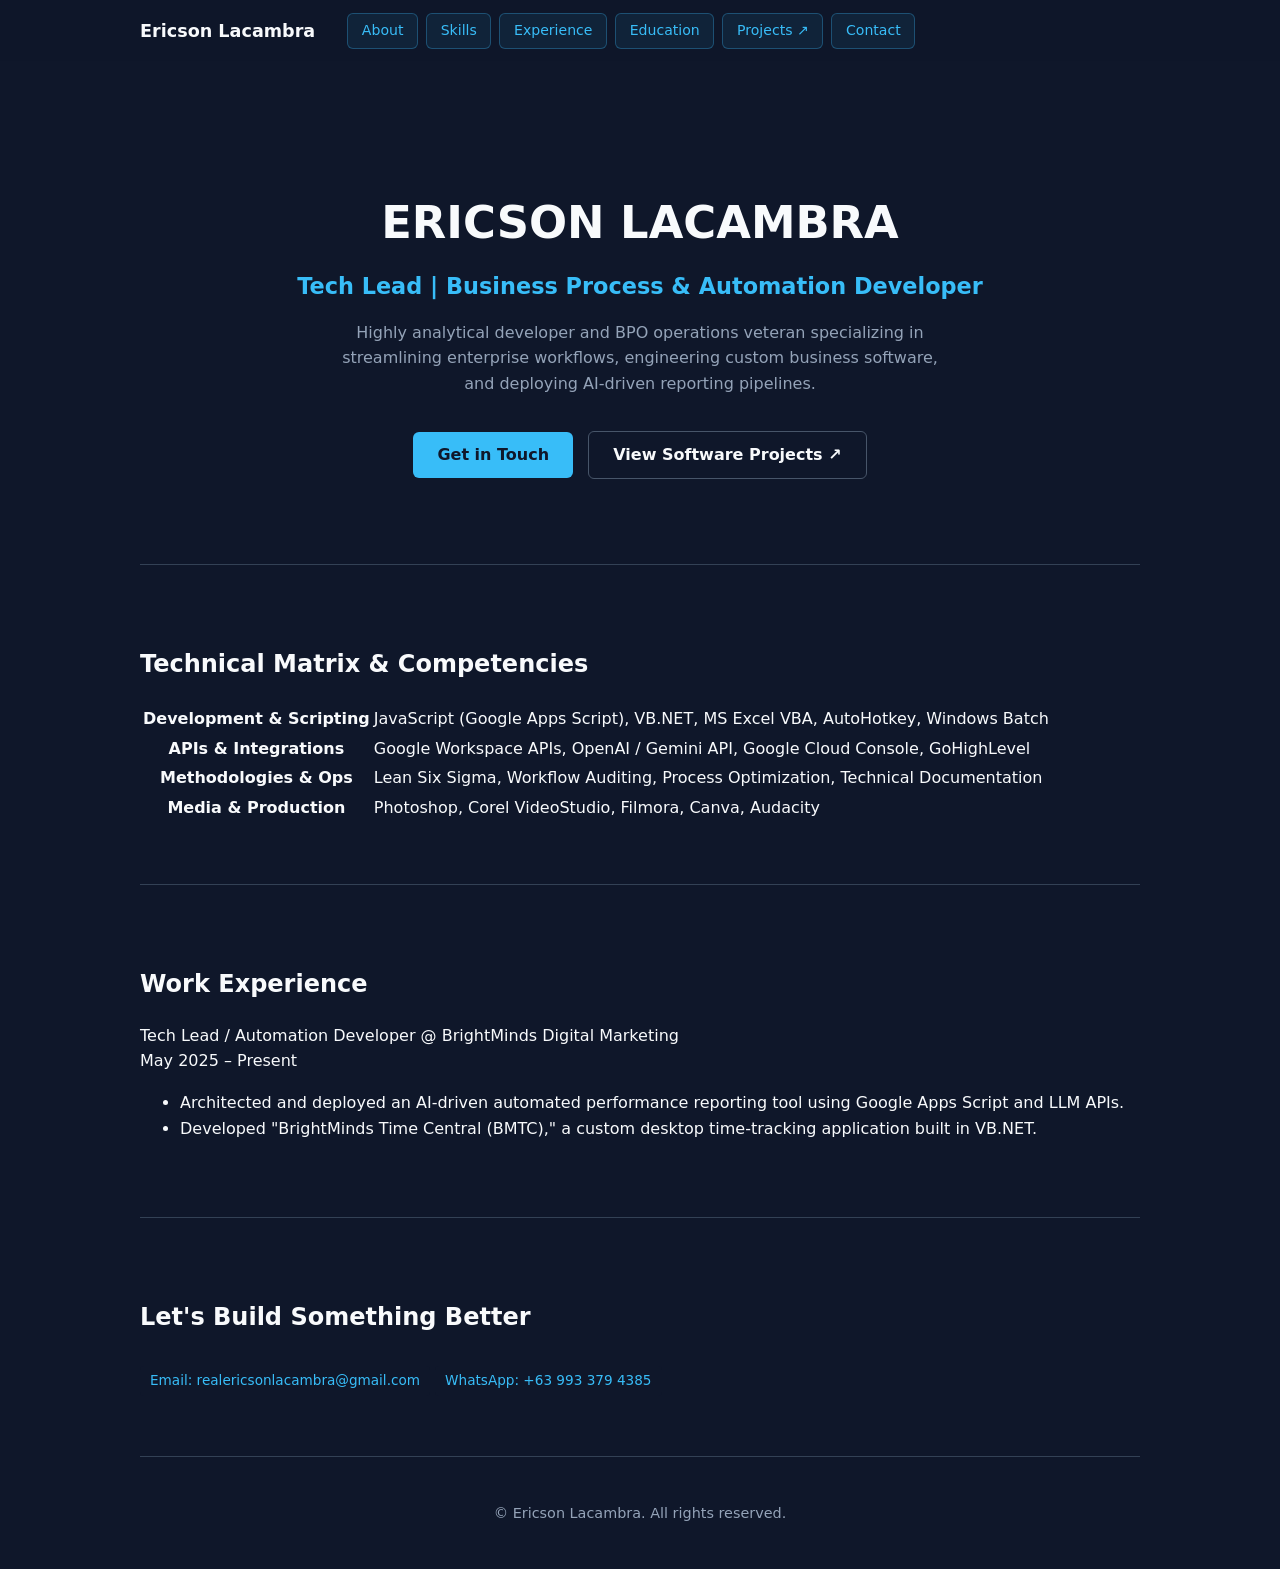
==== index.html @ fc0616e5 "Update index.html updated html structure, to support scrolling nav sector" ====
<!DOCTYPE html>
<html lang="en">
<head>
    <meta charset="UTF-8">
    <meta name="viewport" content="width=device-width, initial-scale=1.0">
    <title>Ericson Lacambra</title>
    <!-- Links to your separate style.css file -->
    <link rel="stylesheet" href="style.css">
</head>
<body>

    <!-- Fixed Header that follows scroll -->
    <header>
        <nav>
            <div class="logo">Ericson Lacambra</div>
            <ul class="nav-links">
                <li><a href="#about">About</a></li>
                <li><a href="#skills">Skills</a></li>
                <li><a href="#experience">Experience</a></li>
                <li><a href="#education">Education</a></li>
                <li><a href="projects.html">Projects ↗</a></li>
                <li><a href="#contact">Contact</a></li>
            </ul>
        </nav>
    </header>

    <div class="container">
        
        <!-- Hero Section -->
        <section class="hero" id="about">
            <h1>ERICSON LACAMBRA</h1>
            <div class="subtitle">Tech Lead | Business Process & Automation Developer</div>
            <p class="tagline">
                Highly analytical developer and BPO operations veteran specializing in streamlining enterprise workflows, engineering custom business software, and deploying AI-driven reporting pipelines.
            </p>
            <a href="#contact" class="btn primary">Get in Touch</a>
            <a href="projects.html" class="btn secondary">View Software Projects ↗</a>
        </section>

        <!-- Technical Matrix -->
        <section class="section" id="skills">
            <h2 class="section-title">Technical Matrix & Competencies</h2>
            <table class="skills-table">
                <tbody>
                    <tr>
                        <th>Development & Scripting</th>
                        <td>JavaScript (Google Apps Script), VB.NET, MS Excel VBA, AutoHotkey, Windows Batch</td>
                    </tr>
                    <tr>
                        <th>APIs & Integrations</th>
                        <td>Google Workspace APIs, OpenAI / Gemini API, Google Cloud Console, GoHighLevel</td>
                    </tr>
                    <tr>
                        <th>Methodologies & Ops</th>
                        <td>Lean Six Sigma, Workflow Auditing, Process Optimization, Technical Documentation</td>
                    </tr>
                    <tr>
                        <th>Media & Production</th>
                        <td>Photoshop, Corel VideoStudio, Filmora, Canva, Audacity</td>
                    </tr>
                </tbody>
            </table>
        </section>

        <!-- Experience Section -->
        <section class="section" id="experience">
            <h2 class="section-title">Work Experience</h2>
            <div class="timeline">
                <div class="job-card">
                    <div class="job-header">
                        <div class="job-title">Tech Lead / Automation Developer <span class="company">@ BrightMinds Digital Marketing</span></div>
                        <div class="dates">May 2025 – Present</div>
                    </div>
                    <ul class="job-details">
                        <li>Architected and deployed an AI-driven automated performance reporting tool using Google Apps Script and LLM APIs.</li>
                        <li>Developed "BrightMinds Time Central (BMTC)," a custom desktop time-tracking application built in VB.NET.</li>
                    </ul>
                </div>
            </div>
        </section>

        <!-- Contact Section -->
        <section class="section" id="contact">
            <div class="contact-card">
                <h2>Let's Build Something Better</h2>
                <div class="contact-details">
                    <span class="tech-tag">Email: realericsonlacambra@gmail.com</span>
                    <span class="tech-tag">WhatsApp: +63 993 379 4385</span>
                </div>
            </div>
        </section>

    </div>

    <footer>
        <p>&copy; Ericson Lacambra. All rights reserved.</p>
    </footer>

</body>
</html>
---- style.css ----
:root {
    --bg-color: #0f172a;
    --card-bg: #1e293b;
    --text-primary: #f8fafc;
    --text-secondary: #94a3b8;
    --accent: #38bdf8;
    --accent-hover: #0284c7;
}

/* Header & Fixed Sticky Navigation */
header {
    background-color: rgba(15, 23, 42, 0.95); /* Semi-transparent background matching --bg-color */
    backdrop-filter: blur(8px);
    border-bottom: 1px solid var(--border-color);
    position: fixed; /* Fixes to top of screen */
    top: 0;
    left: 0;
    width: 100%;
    z-index: 1000;
}

nav {
    max-width: 1000px;
    margin: 0 auto;
    display: flex;
    justify-content: flex-start; /* Aligns content to the top-left */
    align-items: center;
    gap: 2rem;
    padding: 0.8rem 20px;
}

.logo {
    font-size: 1.1rem;
    font-weight: bold;
    color: var(--text-primary);
    white-space: nowrap;
}

.nav-links {
    list-style: none;
    display: flex;
    flex-wrap: wrap;
    gap: 0.5rem; /* Space between pill buttons */
    margin: 0;
    padding: 0;
}

.nav-links li {
    list-style-type: none; /* Explicitly removes default bullet points */
}

/* Make ALL navbar links look like uniform pill buttons */
.nav-links a {
    display: inline-block;
    color: var(--accent) !important; /* High contrast cyan/blue */
    background-color: rgba(56, 189, 248, 0.08);
    border: 1px solid rgba(56, 189, 248, 0.3);
    padding: 0.35rem 0.85rem;
    border-radius: 6px;
    font-size: 0.88rem;
    font-weight: 500;
    text-decoration: none !important;
    transition: all 0.2s ease-in-out;
}

.nav-links a:hover {
    background-color: rgba(56, 189, 248, 0.2);
    border-color: var(--accent);
    color: #ffffff !important;
}

/* Offset body padding so fixed header doesn't cover top content */
body {
    padding-top: 70px;
}

body {
    margin: 0;
    font-family: system-ui, -apple-system, BlinkMacSystemFont, 'Segoe UI', Roboto, sans-serif;
    background-color: var(--bg-color);
    color: var(--text-primary);
    line-height: 1.6;
}

.container {
    max-width: 1000px;
    margin: 0 auto;
    padding: 0 20px;
}

.hero {
    padding: 80px 0;
    text-align: center;
    border-bottom: 1px solid #334155;
}

.hero h1 {
    font-size: 2.8rem;
    margin-bottom: 10px;
}

.subtitle {
    font-size: 1.4rem;
    color: var(--accent);
    font-weight: 600;
}

.tagline {
    color: var(--text-secondary);
    max-width: 600px;
    margin: 15px auto 30px;
}

.btn {
    display: inline-block;
    padding: 10px 24px;
    border-radius: 6px;
    text-decoration: none;
    font-weight: 600;
    margin: 5px;
}

.btn.primary {
    background-color: var(--accent);
    color: #0f172a;
}

.btn.secondary {
    border: 1px solid #475569;
    color: var(--text-primary);
}

.section {
    padding: 60px 0;
    border-bottom: 1px solid #334155;
}

.skills-grid, .projects-grid {
    display: grid;
    grid-template-columns: repeat(auto-fit, minmax(280px, 1fr));
    gap: 20px;
    margin-top: 25px;
}

.skill-card, .project-card {
    background-color: var(--card-bg);
    padding: 24px;
    border-radius: 8px;
    border: 1px solid #334155;
}

.tech-tag {
    display: inline-block;
    background-color: #0f172a;
    color: var(--accent);
    font-size: 0.85rem;
    padding: 4px 10px;
    border-radius: 4px;
    margin-top: 10px;
}

footer {
    text-align: center;
    padding: 30px 0;
    color: var(--text-secondary);
    font-size: 0.9rem;
}
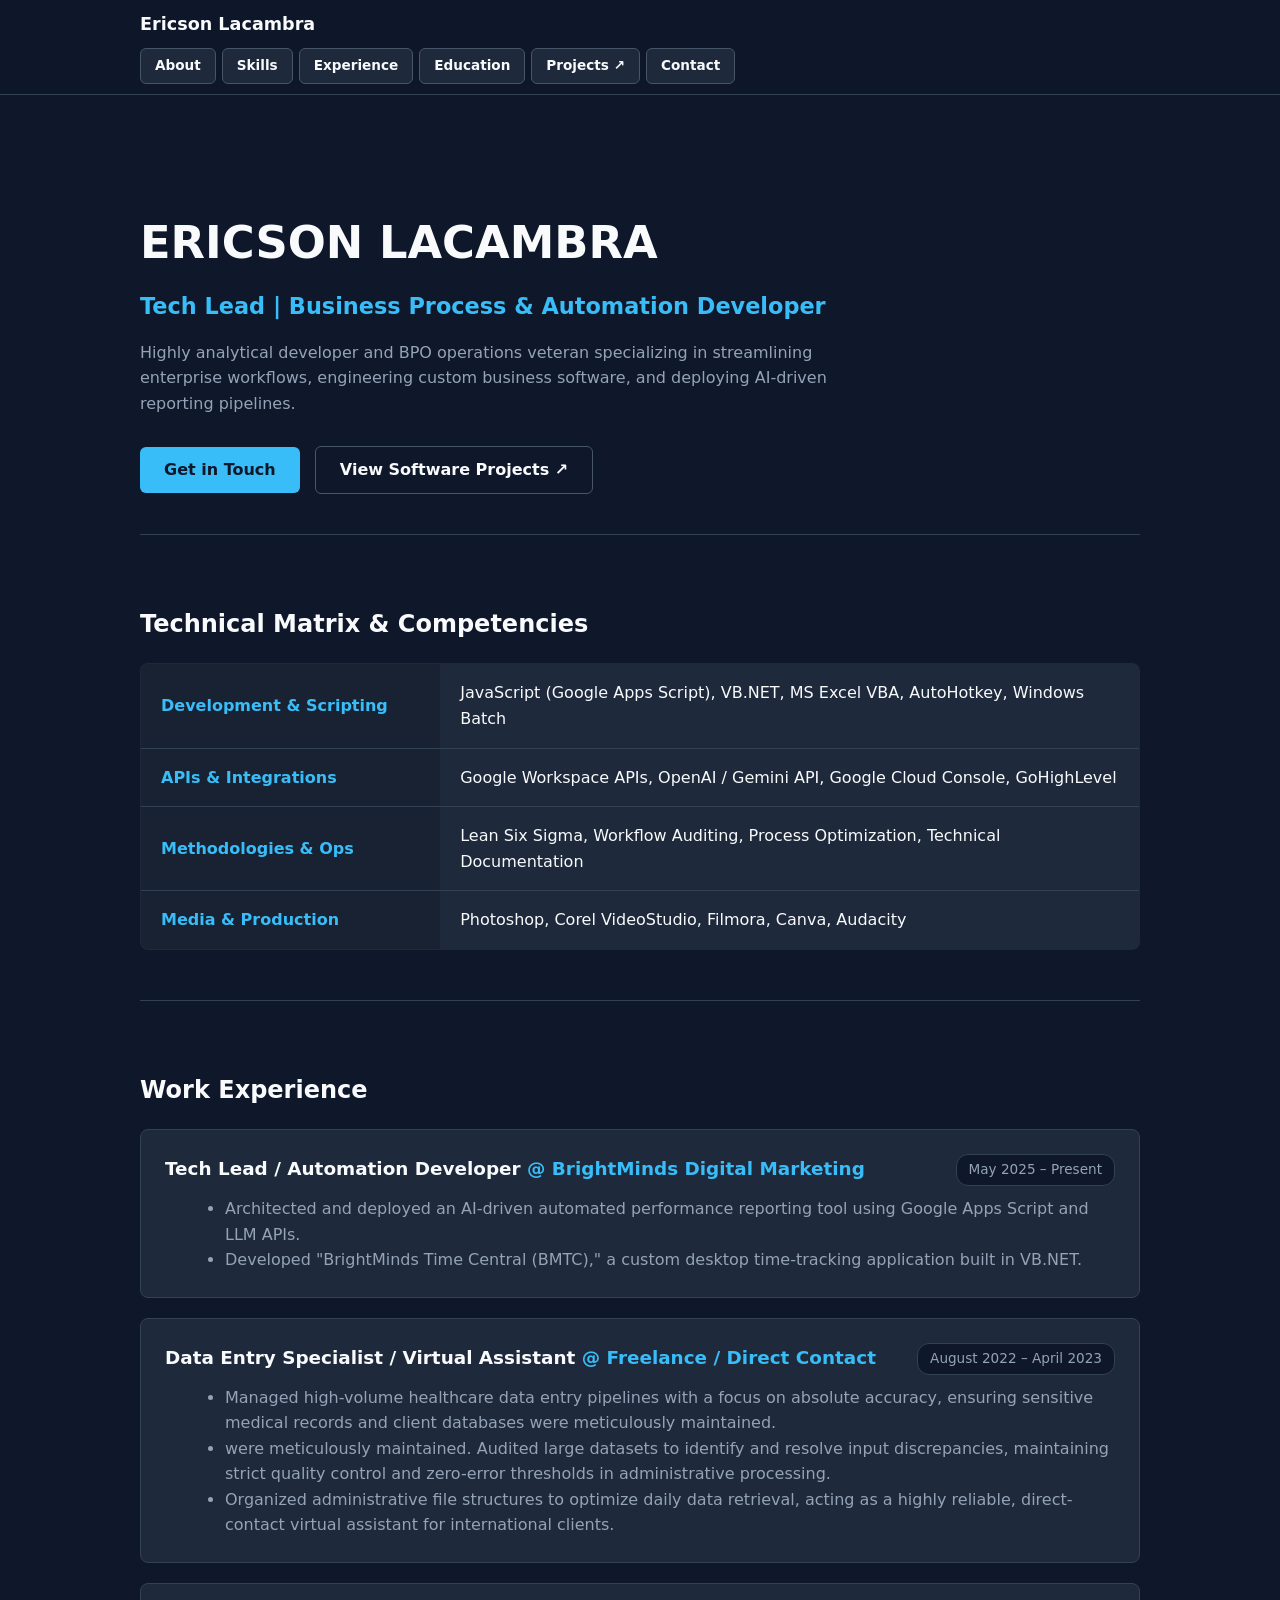
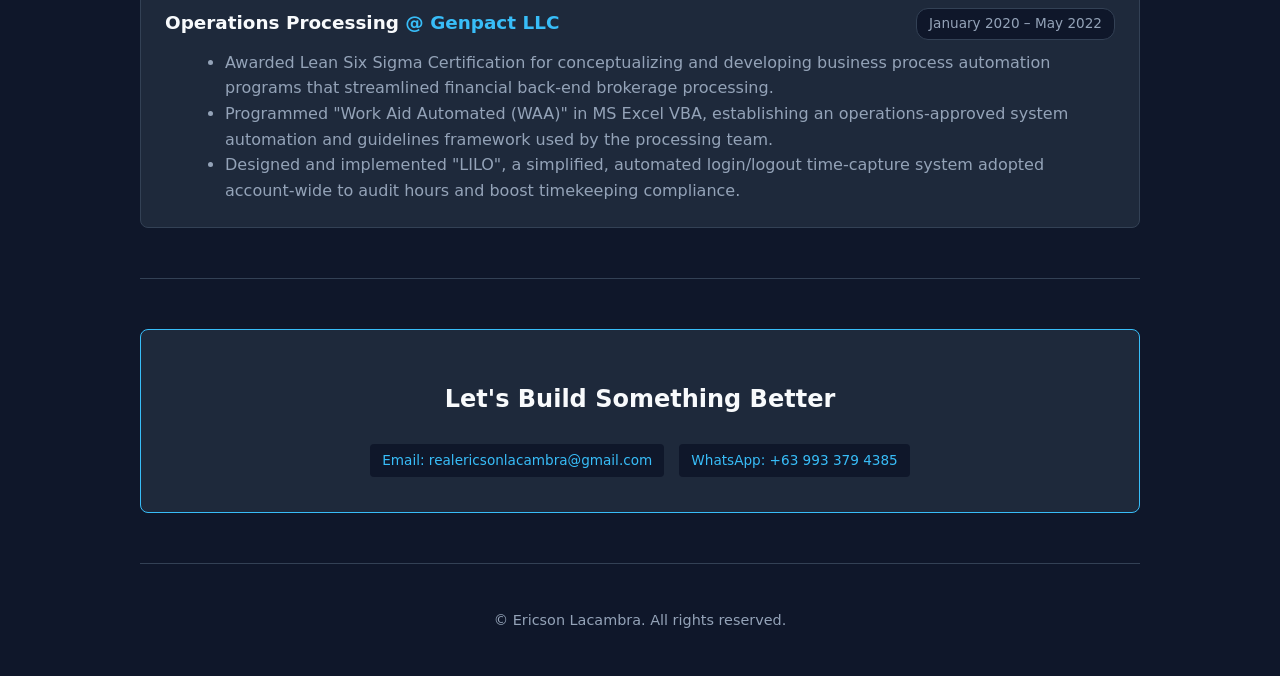
==== commit b4e85479: "Update index.html added experiences" ====
--- a/index.html
+++ b/index.html
@@ -66,6 +66,7 @@
         <section class="section" id="experience">
             <h2 class="section-title">Work Experience</h2>
             <div class="timeline">
+                
                 <div class="job-card">
                     <div class="job-header">
                         <div class="job-title">Tech Lead / Automation Developer <span class="company">@ BrightMinds Digital Marketing</span></div>
@@ -76,6 +77,31 @@
                         <li>Developed "BrightMinds Time Central (BMTC)," a custom desktop time-tracking application built in VB.NET.</li>
                     </ul>
                 </div>
+
+                <div class="job-card">
+                    <div class="job-header">
+                        <div class="job-title">Data Entry Specialist / Virtual Assistant <span class="company">@ Freelance / Direct Contact</span></div>
+                        <div class="dates">August 2022 – April 2023</div>
+                    </div>
+                    <ul class="job-details">
+                        <li>Managed high-volume healthcare data entry pipelines with a focus on absolute accuracy, ensuring sensitive medical records and client databases were meticulously maintained. </li>
+                        <li>were meticulously maintained. Audited large datasets to identify and resolve input discrepancies, maintaining strict quality control and zero-error thresholds in administrative processing. </li>
+                        <li>Organized administrative file structures to optimize daily data retrieval, acting as a highly reliable, direct-contact virtual assistant for international clients. </li>
+                    </ul>
+                </div>
+
+                <div class="job-card">
+                    <div class="job-header">
+                        <div class="job-title">Operations Processing <span class="company">@  Genpact LLC</span></div>
+                        <div class="dates">January 2020 – May 2022</div>
+                    </div>
+                    <ul class="job-details">
+                        <li>Awarded Lean Six Sigma Certification for conceptualizing and developing business process automation programs that streamlined financial back-end brokerage processing. </li>
+                        <li>Programmed "Work Aid Automated (WAA)" in MS Excel VBA, establishing an operations-approved system automation and guidelines framework used by the processing team. </li>
+                        <li>Designed and implemented "LILO", a simplified, automated login/logout time-capture system adopted account-wide to audit hours and boost timekeeping compliance. </li>
+                    </ul>
+                </div>
+                
             </div>
         </section>
 
--- a/style.css
+++ b/style.css
@@ -1,3 +1,7 @@
+html {
+    scroll-behavior: smooth;
+}
+
 :root {
     --bg-color: #0f172a;
     --card-bg: #1e293b;
@@ -5,73 +9,7 @@
     --text-secondary: #94a3b8;
     --accent: #38bdf8;
     --accent-hover: #0284c7;
-}
-
-/* Header & Fixed Sticky Navigation */
-header {
-    background-color: rgba(15, 23, 42, 0.95); /* Semi-transparent background matching --bg-color */
-    backdrop-filter: blur(8px);
-    border-bottom: 1px solid var(--border-color);
-    position: fixed; /* Fixes to top of screen */
-    top: 0;
-    left: 0;
-    width: 100%;
-    z-index: 1000;
-}
-
-nav {
-    max-width: 1000px;
-    margin: 0 auto;
-    display: flex;
-    justify-content: flex-start; /* Aligns content to the top-left */
-    align-items: center;
-    gap: 2rem;
-    padding: 0.8rem 20px;
-}
-
-.logo {
-    font-size: 1.1rem;
-    font-weight: bold;
-    color: var(--text-primary);
-    white-space: nowrap;
-}
-
-.nav-links {
-    list-style: none;
-    display: flex;
-    flex-wrap: wrap;
-    gap: 0.5rem; /* Space between pill buttons */
-    margin: 0;
-    padding: 0;
-}
-
-.nav-links li {
-    list-style-type: none; /* Explicitly removes default bullet points */
-}
-
-/* Make ALL navbar links look like uniform pill buttons */
-.nav-links a {
-    display: inline-block;
-    color: var(--accent) !important; /* High contrast cyan/blue */
-    background-color: rgba(56, 189, 248, 0.08);
-    border: 1px solid rgba(56, 189, 248, 0.3);
-    padding: 0.35rem 0.85rem;
-    border-radius: 6px;
-    font-size: 0.88rem;
-    font-weight: 500;
-    text-decoration: none !important;
-    transition: all 0.2s ease-in-out;
-}
-
-.nav-links a:hover {
-    background-color: rgba(56, 189, 248, 0.2);
-    border-color: var(--accent);
-    color: #ffffff !important;
-}
-
-/* Offset body padding so fixed header doesn't cover top content */
-body {
-    padding-top: 70px;
+    --border-color: #334155;
 }
 
 body {
@@ -80,8 +18,77 @@
     background-color: var(--bg-color);
     color: var(--text-primary);
     line-height: 1.6;
-}
-
+    padding-top: 110px; /* Space to clear fixed top-left header */
+}
+
+/* ==========================================
+   Header & Fixed Sticky Navigation
+   ========================================== */
+header {
+    background-color: rgba(15, 23, 42, 0.95);
+    backdrop-filter: blur(8px);
+    border-bottom: 1px solid var(--border-color);
+    position: fixed; /* Follows scrolling permanently */
+    top: 0;
+    left: 0;
+    width: 100%;
+    z-index: 1000;
+    padding: 10px 0;
+}
+
+nav {
+    max-width: 1000px;
+    margin: 0 auto;
+    display: flex;
+    flex-direction: column; /* Stack logo above links on top left */
+    align-items: flex-start; /* Flush to the left */
+    gap: 10px;
+    padding: 0 20px;
+}
+
+.logo {
+    font-size: 1.1rem;
+    font-weight: bold;
+    color: var(--text-primary);
+    white-space: nowrap;
+}
+
+.nav-links {
+    list-style: none !important;
+    display: flex;
+    flex-wrap: wrap;
+    gap: 6px;
+    margin: 0 !important;
+    padding: 0 !important;
+}
+
+.nav-links li {
+    list-style: none !important;
+}
+
+/* Uniform Button Link Styling */
+.nav-links a {
+    display: inline-block;
+    color: var(--text-primary) !important;
+    background-color: var(--card-bg);
+    border: 1px solid #475569;
+    padding: 6px 14px;
+    border-radius: 6px;
+    font-size: 0.85rem;
+    font-weight: 600;
+    text-decoration: none !important;
+    transition: all 0.2s ease-in-out;
+}
+
+.nav-links a:hover {
+    background-color: #334155;
+    border-color: var(--accent);
+    color: var(--accent) !important;
+}
+
+/* ==========================================
+   Layout & Sections
+   ========================================== */
 .container {
     max-width: 1000px;
     margin: 0 auto;
@@ -89,9 +96,9 @@
 }
 
 .hero {
-    padding: 80px 0;
-    text-align: center;
-    border-bottom: 1px solid #334155;
+    padding: 60px 0 40px;
+    text-align: left;
+    border-bottom: 1px solid var(--border-color);
 }
 
 .hero h1 {
@@ -107,8 +114,8 @@
 
 .tagline {
     color: var(--text-secondary);
-    max-width: 600px;
-    margin: 15px auto 30px;
+    max-width: 700px;
+    margin: 15px 0 30px;
 }
 
 .btn {
@@ -117,7 +124,7 @@
     border-radius: 6px;
     text-decoration: none;
     font-weight: 600;
-    margin: 5px;
+    margin-right: 10px;
 }
 
 .btn.primary {
@@ -131,22 +138,84 @@
 }
 
 .section {
-    padding: 60px 0;
-    border-bottom: 1px solid #334155;
-}
-
-.skills-grid, .projects-grid {
-    display: grid;
-    grid-template-columns: repeat(auto-fit, minmax(280px, 1fr));
+    padding: 50px 0;
+    border-bottom: 1px solid var(--border-color);
+}
+
+.section-title {
+    font-size: 1.5rem;
+    margin-bottom: 20px;
+}
+
+/* Table Style (Left Aligned Headers) */
+.skills-table {
+    width: 100%;
+    border-collapse: collapse;
+    background-color: var(--card-bg);
+    border-radius: 8px;
+    overflow: hidden;
+    border: 1px solid var(--border-color);
+}
+
+.skills-table th, .skills-table td {
+    padding: 16px 20px;
+    text-align: left;
+    border-bottom: 1px solid var(--border-color);
+}
+
+.skills-table th {
+    color: var(--accent);
+    width: 30%;
+    font-weight: 600;
+    background-color: rgba(15, 23, 42, 0.4);
+}
+
+.skills-table tr:last-child th, .skills-table tr:last-child td {
+    border-bottom: none;
+}
+
+/* Job Cards & Tags */
+.timeline {
+    display: flex;
+    flex-direction: column;
     gap: 20px;
-    margin-top: 25px;
-}
-
-.skill-card, .project-card {
+}
+
+.job-card {
     background-color: var(--card-bg);
     padding: 24px;
     border-radius: 8px;
-    border: 1px solid #334155;
+    border: 1px solid var(--border-color);
+}
+
+.job-header {
+    display: flex;
+    justify-content: space-between;
+    align-items: flex-start;
+    margin-bottom: 10px;
+}
+
+.job-title {
+    font-size: 1.15rem;
+    font-weight: bold;
+}
+
+.company {
+    color: var(--accent);
+}
+
+.dates {
+    font-size: 0.85rem;
+    color: var(--text-secondary);
+    background-color: var(--bg-color);
+    padding: 4px 12px;
+    border-radius: 12px;
+    border: 1px solid var(--border-color);
+}
+
+.job-details {
+    margin: 10px 0 0 20px;
+    color: var(--text-secondary);
 }
 
 .tech-tag {
@@ -154,9 +223,17 @@
     background-color: #0f172a;
     color: var(--accent);
     font-size: 0.85rem;
-    padding: 4px 10px;
+    padding: 6px 12px;
     border-radius: 4px;
-    margin-top: 10px;
+    margin: 5px;
+}
+
+.contact-card {
+    background-color: var(--card-bg);
+    border: 1px solid var(--accent);
+    padding: 30px;
+    border-radius: 8px;
+    text-align: center;
 }
 
 footer {
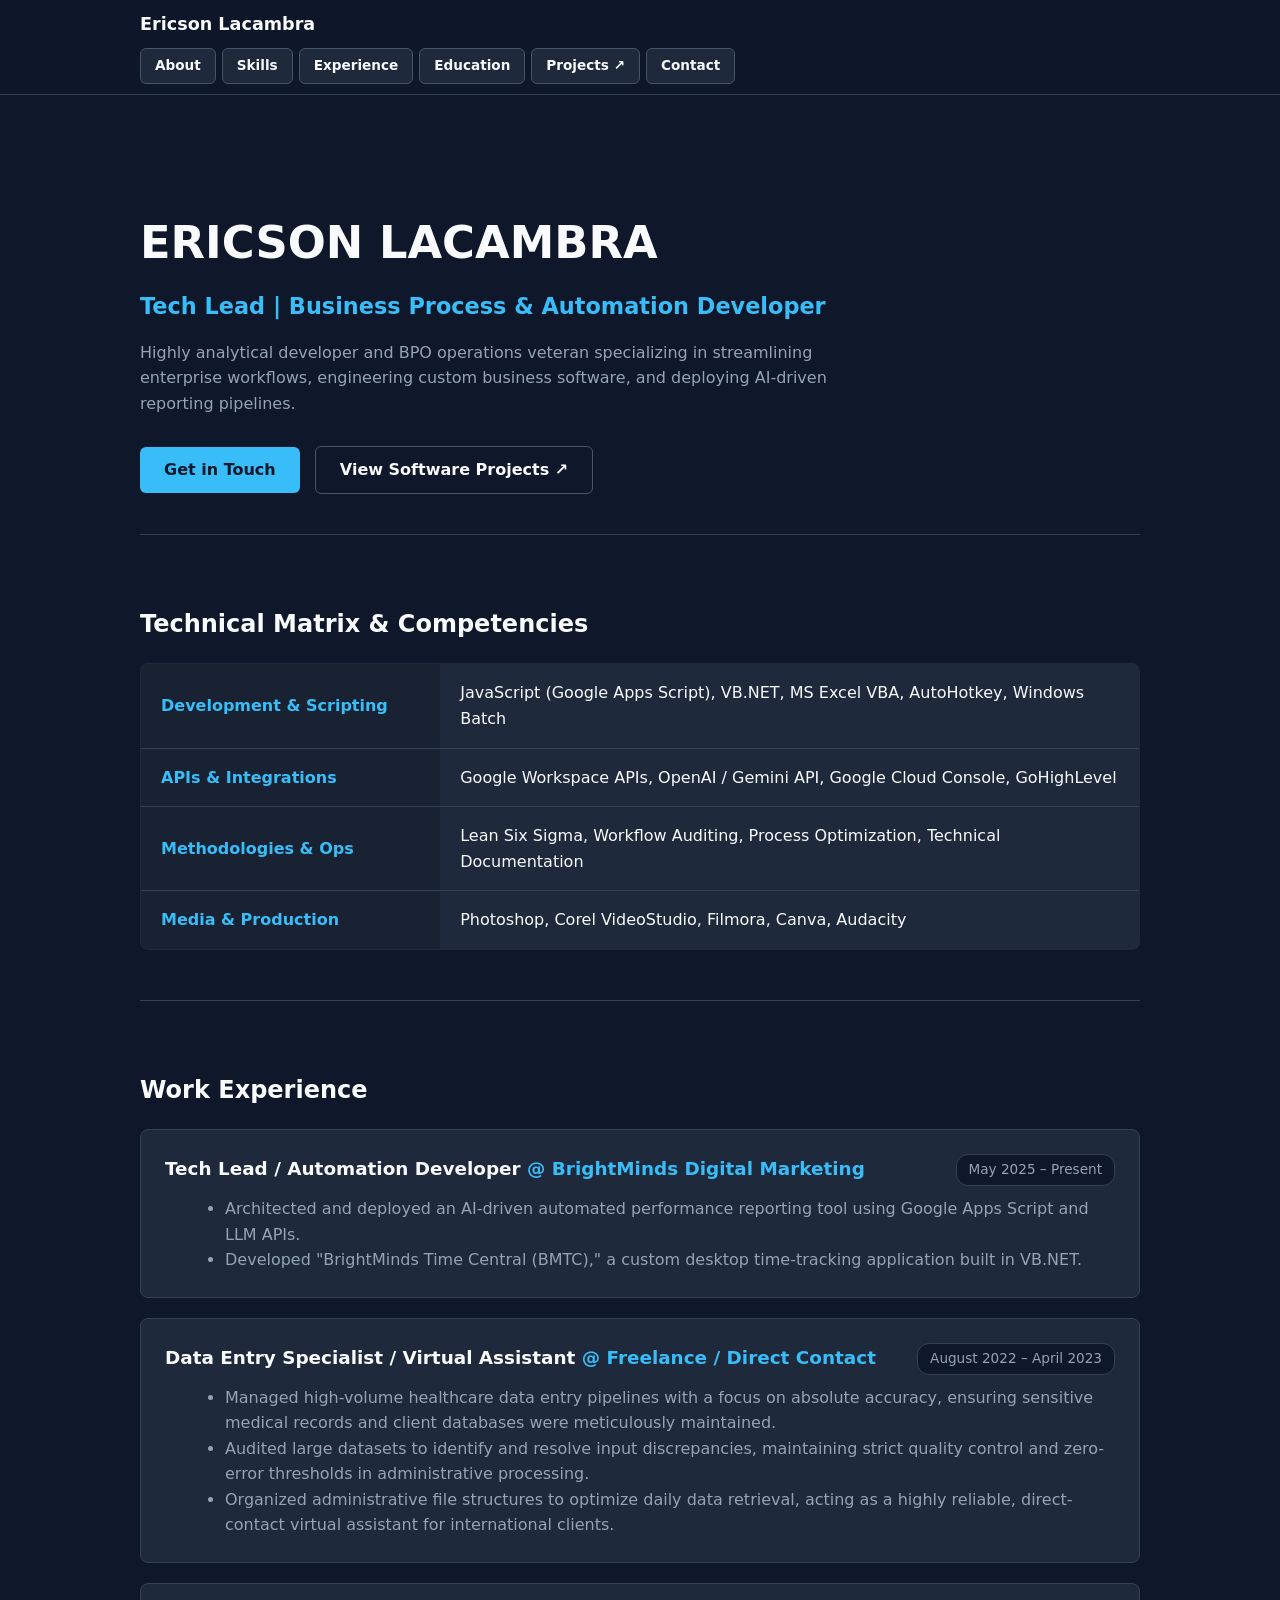
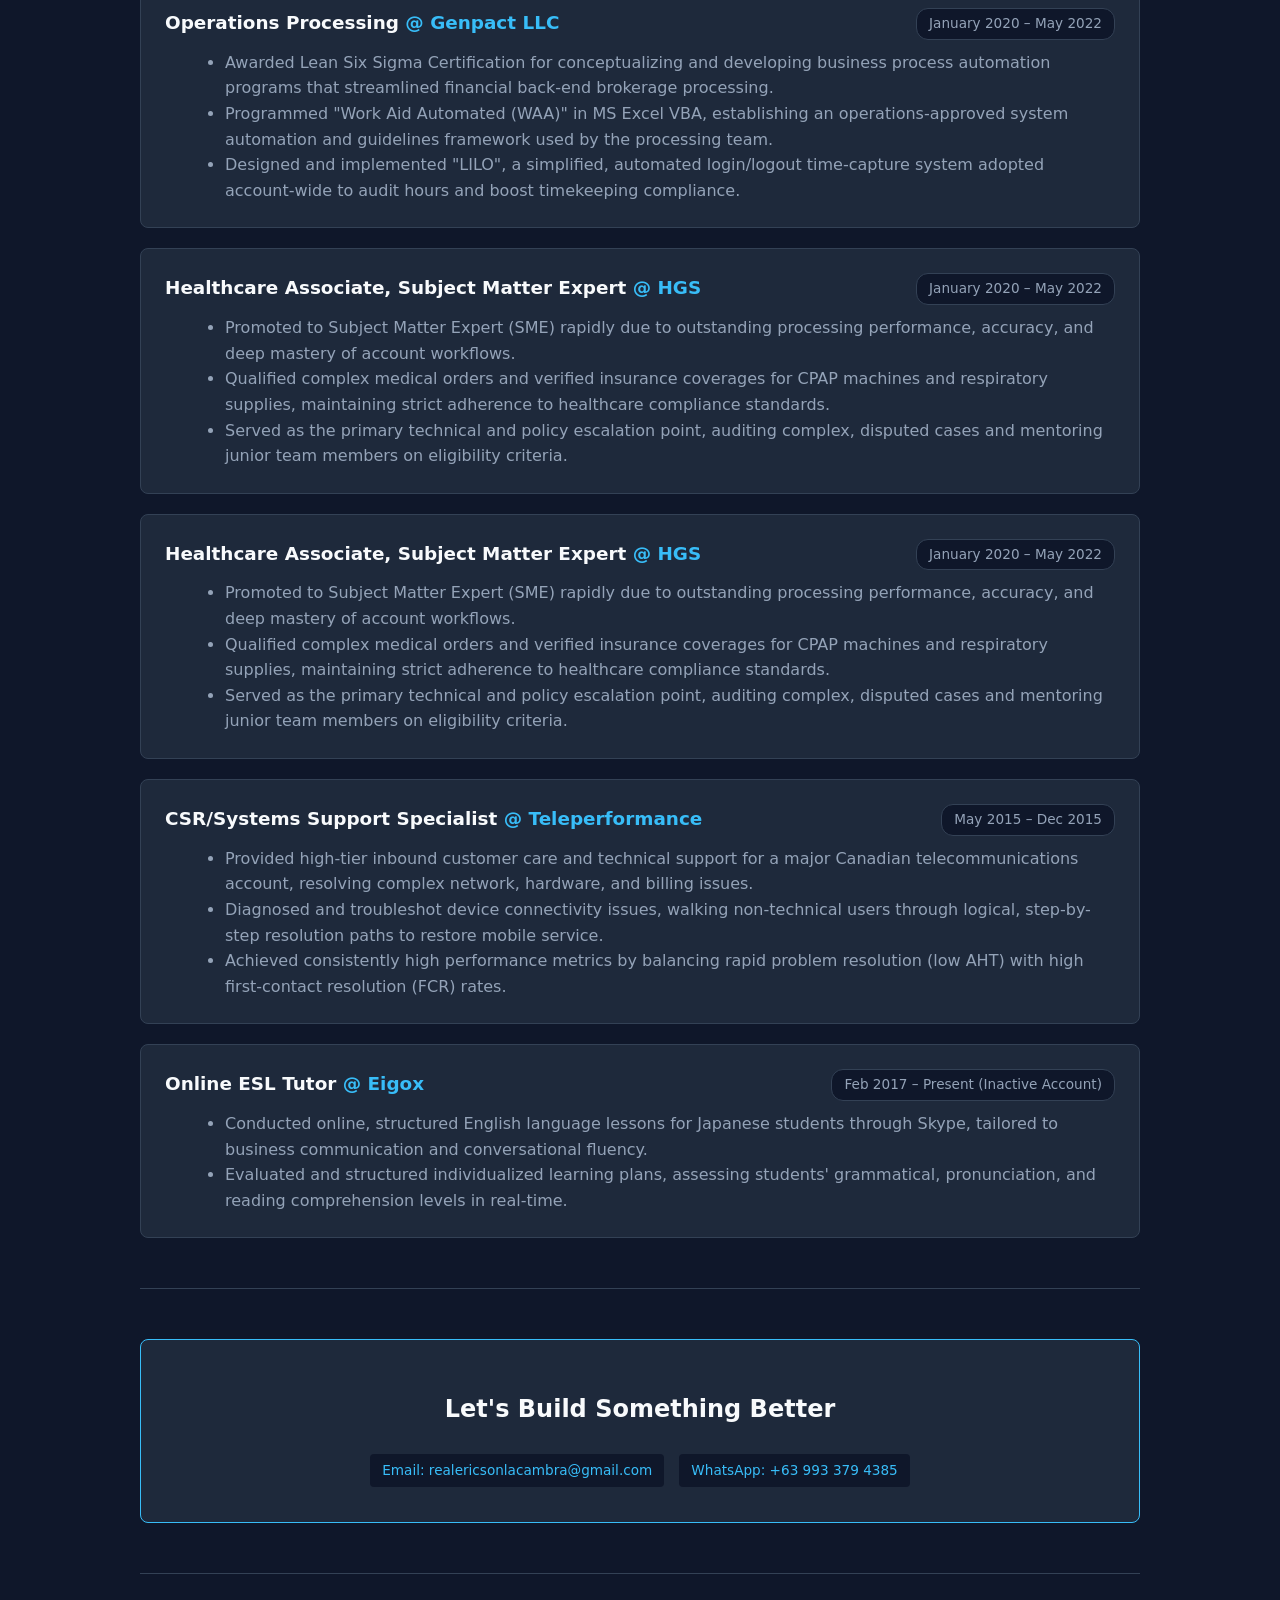
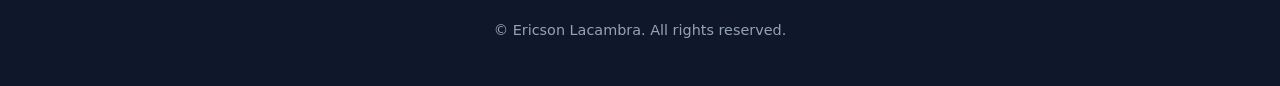
==== commit 522faaf8: "Update index.html updated work history" ====
--- a/index.html
+++ b/index.html
@@ -85,7 +85,7 @@
                     </div>
                     <ul class="job-details">
                         <li>Managed high-volume healthcare data entry pipelines with a focus on absolute accuracy, ensuring sensitive medical records and client databases were meticulously maintained. </li>
-                        <li>were meticulously maintained. Audited large datasets to identify and resolve input discrepancies, maintaining strict quality control and zero-error thresholds in administrative processing. </li>
+                        <li>Audited large datasets to identify and resolve input discrepancies, maintaining strict quality control and zero-error thresholds in administrative processing. </li>
                         <li>Organized administrative file structures to optimize daily data retrieval, acting as a highly reliable, direct-contact virtual assistant for international clients. </li>
                     </ul>
                 </div>
@@ -99,6 +99,53 @@
                         <li>Awarded Lean Six Sigma Certification for conceptualizing and developing business process automation programs that streamlined financial back-end brokerage processing. </li>
                         <li>Programmed "Work Aid Automated (WAA)" in MS Excel VBA, establishing an operations-approved system automation and guidelines framework used by the processing team. </li>
                         <li>Designed and implemented "LILO", a simplified, automated login/logout time-capture system adopted account-wide to audit hours and boost timekeeping compliance. </li>
+                    </ul>
+                </div>
+
+                <div class="job-card">
+                    <div class="job-header">
+                        <div class="job-title">Healthcare Associate, Subject Matter Expert <span class="company">@  HGS</span></div>
+                        <div class="dates">January 2020 – May 2022</div>
+                    </div>
+                    <ul class="job-details">
+                        <li>Promoted to Subject Matter Expert (SME) rapidly due to outstanding processing performance, accuracy, and deep mastery of account workflows. </li>
+                        <li>Qualified complex medical orders and verified insurance coverages for CPAP machines and respiratory supplies, maintaining strict adherence to healthcare compliance standards. </li>
+                        <li>Served as the primary technical and policy escalation point, auditing complex, disputed cases and mentoring junior team members on eligibility criteria. </li>
+                    </ul>
+                </div>
+
+                <div class="job-card">
+                    <div class="job-header">
+                        <div class="job-title">Healthcare Associate, Subject Matter Expert <span class="company">@  HGS</span></div>
+                        <div class="dates">January 2020 – May 2022</div>
+                    </div>
+                    <ul class="job-details">
+                        <li>Promoted to Subject Matter Expert (SME) rapidly due to outstanding processing performance, accuracy, and deep mastery of account workflows. </li>
+                        <li>Qualified complex medical orders and verified insurance coverages for CPAP machines and respiratory supplies, maintaining strict adherence to healthcare compliance standards. </li>
+                        <li>Served as the primary technical and policy escalation point, auditing complex, disputed cases and mentoring junior team members on eligibility criteria. </li>
+                    </ul>
+                </div>
+
+                <div class="job-card">
+                    <div class="job-header">
+                        <div class="job-title">CSR/Systems Support Specialist <span class="company">@ Teleperformance</span></div>
+                        <div class="dates">May 2015 – Dec 2015</div>
+                    </div>
+                    <ul class="job-details">
+                        <li>Provided high-tier inbound customer care and technical support for a major Canadian telecommunications account, resolving complex network, hardware, and billing issues.</li>
+                        <li>Diagnosed and troubleshot device connectivity issues, walking non-technical users through logical, step-by-step resolution paths to restore mobile service.</li>
+                        <li>Achieved consistently high performance metrics by balancing rapid problem resolution (low AHT) with high first-contact resolution (FCR) rates.   </li>
+                    </ul>
+                </div>
+
+                <div class="job-card">
+                    <div class="job-header">
+                        <div class="job-title">Online ESL Tutor <span class="company">@ Eigox</span></div>
+                        <div class="dates">Feb 2017 – Present (Inactive Account)</div>
+                    </div>
+                    <ul class="job-details">
+                        <li>Conducted online, structured English language lessons for Japanese students through Skype, tailored to business communication and conversational fluency. </li>
+                        <li>Evaluated and structured individualized learning plans, assessing students' grammatical, pronunciation, and reading comprehension levels in real-time. </li>
                     </ul>
                 </div>
                 
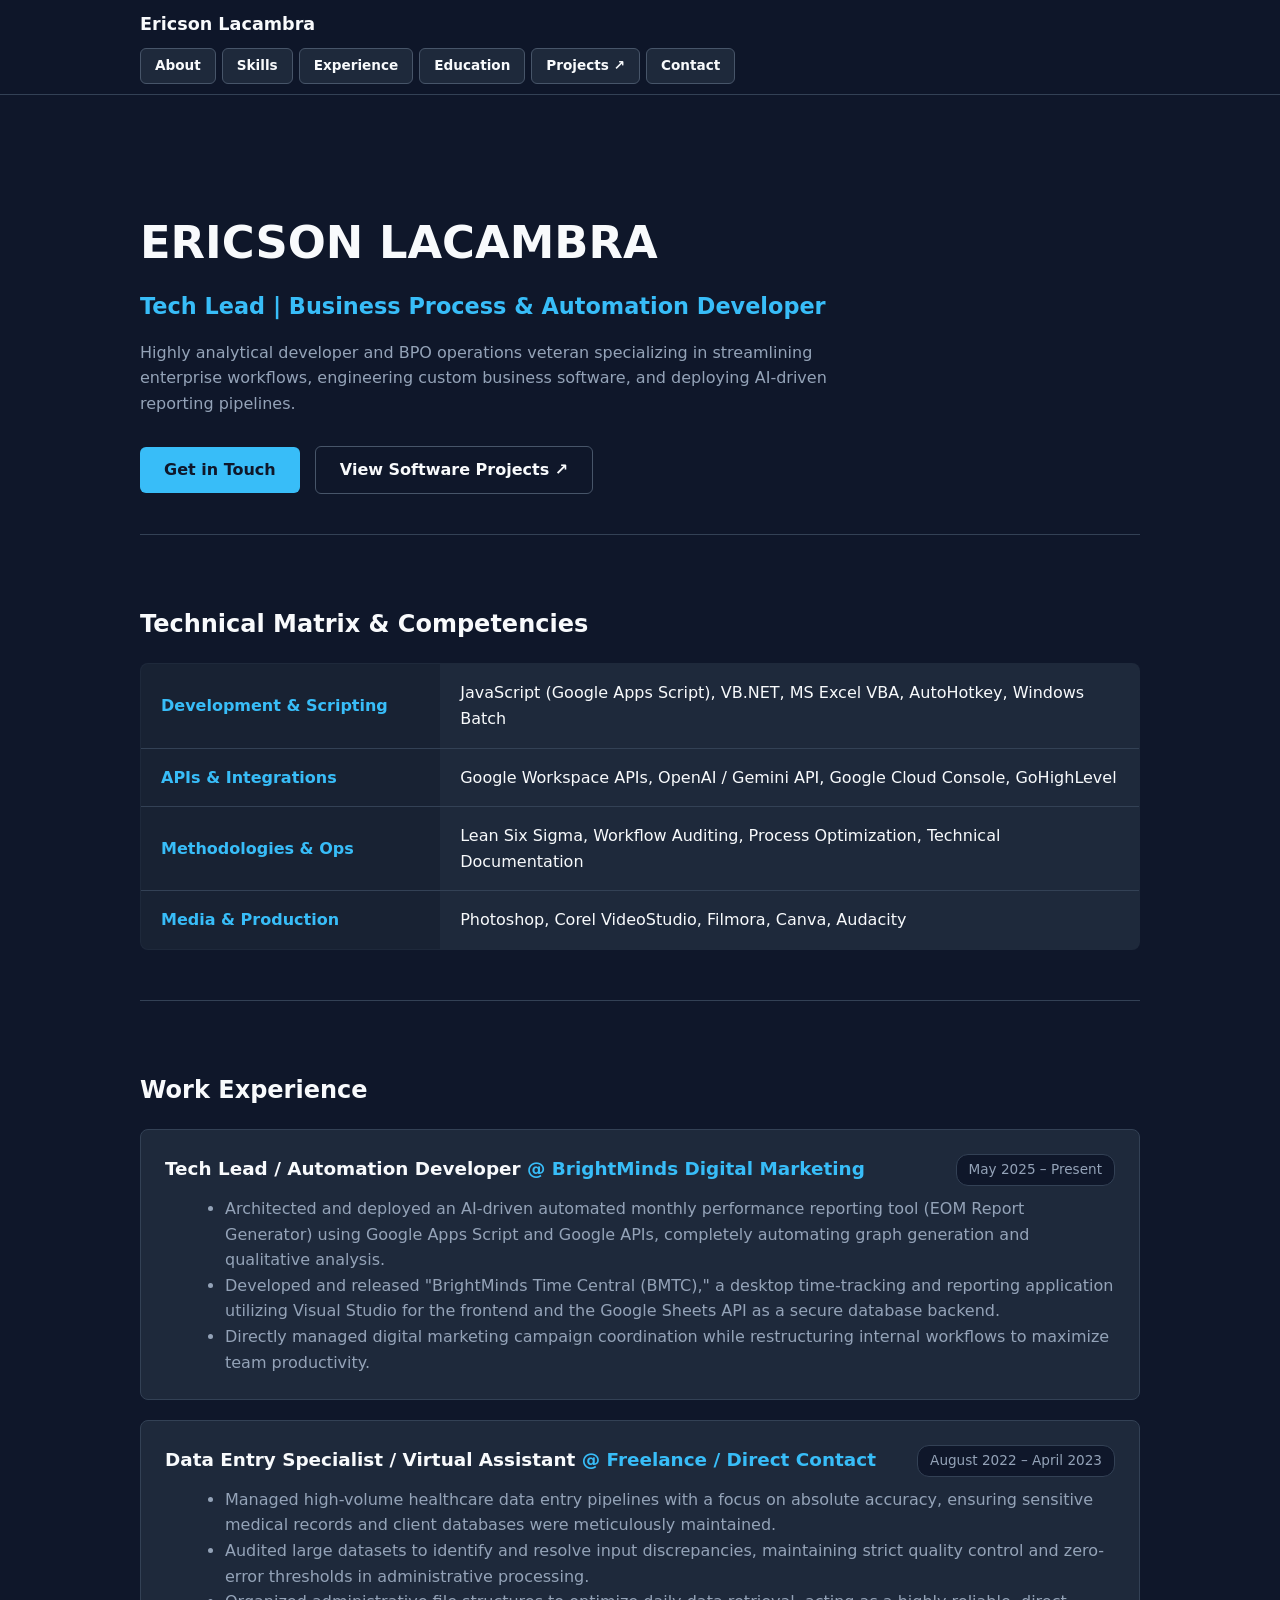
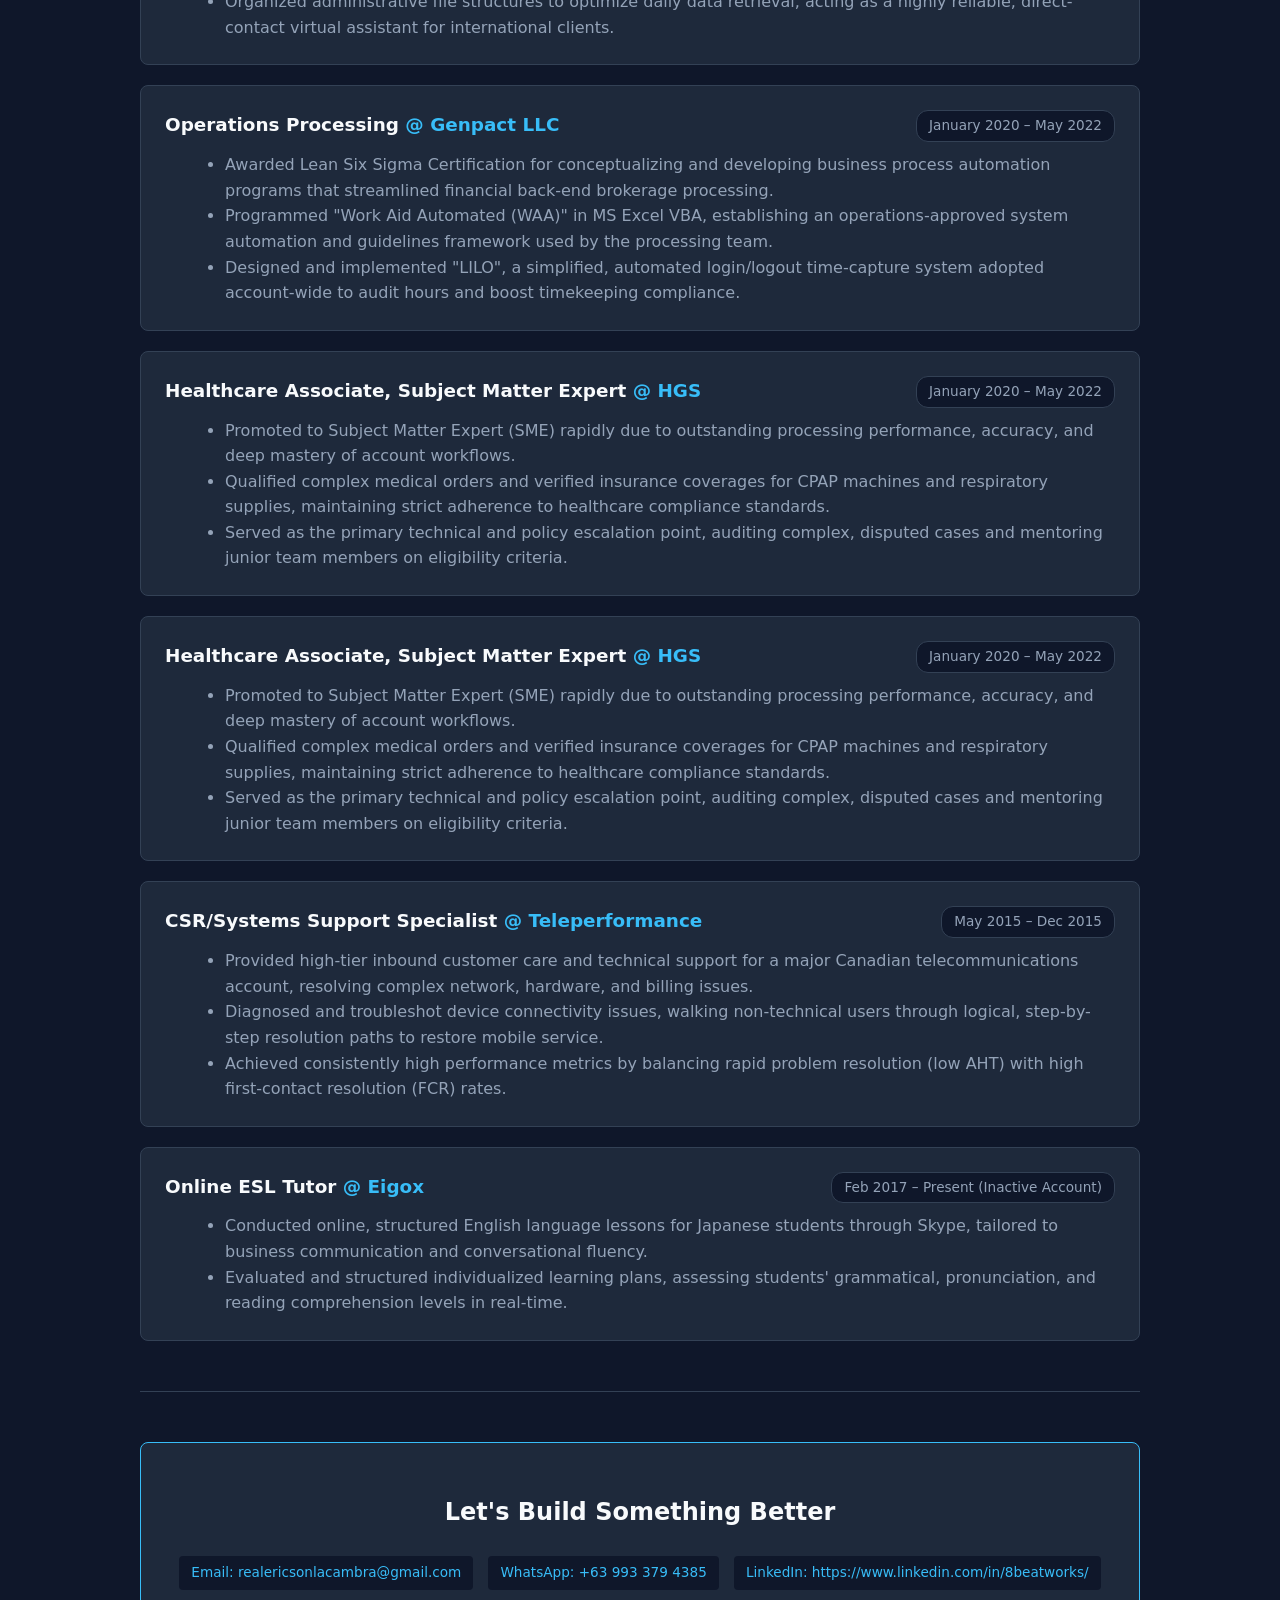
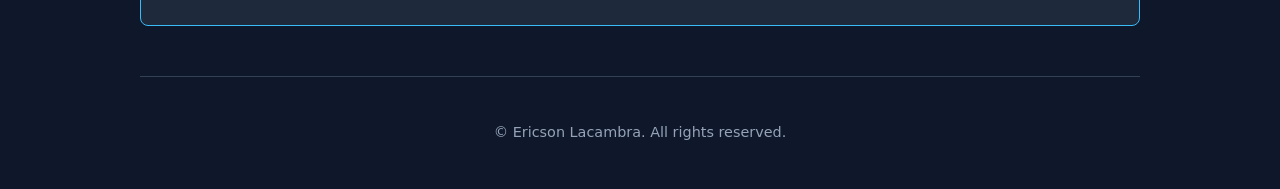
==== commit 2f10c7a8: "Update index.html updated contacts and experience" ====
--- a/index.html
+++ b/index.html
@@ -73,8 +73,9 @@
                         <div class="dates">May 2025 – Present</div>
                     </div>
                     <ul class="job-details">
-                        <li>Architected and deployed an AI-driven automated performance reporting tool using Google Apps Script and LLM APIs.</li>
-                        <li>Developed "BrightMinds Time Central (BMTC)," a custom desktop time-tracking application built in VB.NET.</li>
+                        <li>Architected and deployed an AI-driven automated monthly performance reporting tool (EOM Report Generator) using Google Apps Script and Google APIs, completely automating graph generation and qualitative analysis.</li>
+                        <li>Developed and released "BrightMinds Time Central (BMTC)," a desktop time-tracking and reporting application utilizing Visual Studio for the frontend and the Google Sheets API as a secure database backend. </li>
+                        <li>Directly managed digital marketing campaign coordination while restructuring internal workflows to maximize team productivity.</li>
                     </ul>
                 </div>
 
@@ -159,6 +160,7 @@
                 <div class="contact-details">
                     <span class="tech-tag">Email: realericsonlacambra@gmail.com</span>
                     <span class="tech-tag">WhatsApp: +63 993 379 4385</span>
+                    <span class="tech-tag">LinkedIn: https://www.linkedin.com/in/8beatworks/</span>
                 </div>
             </div>
         </section>
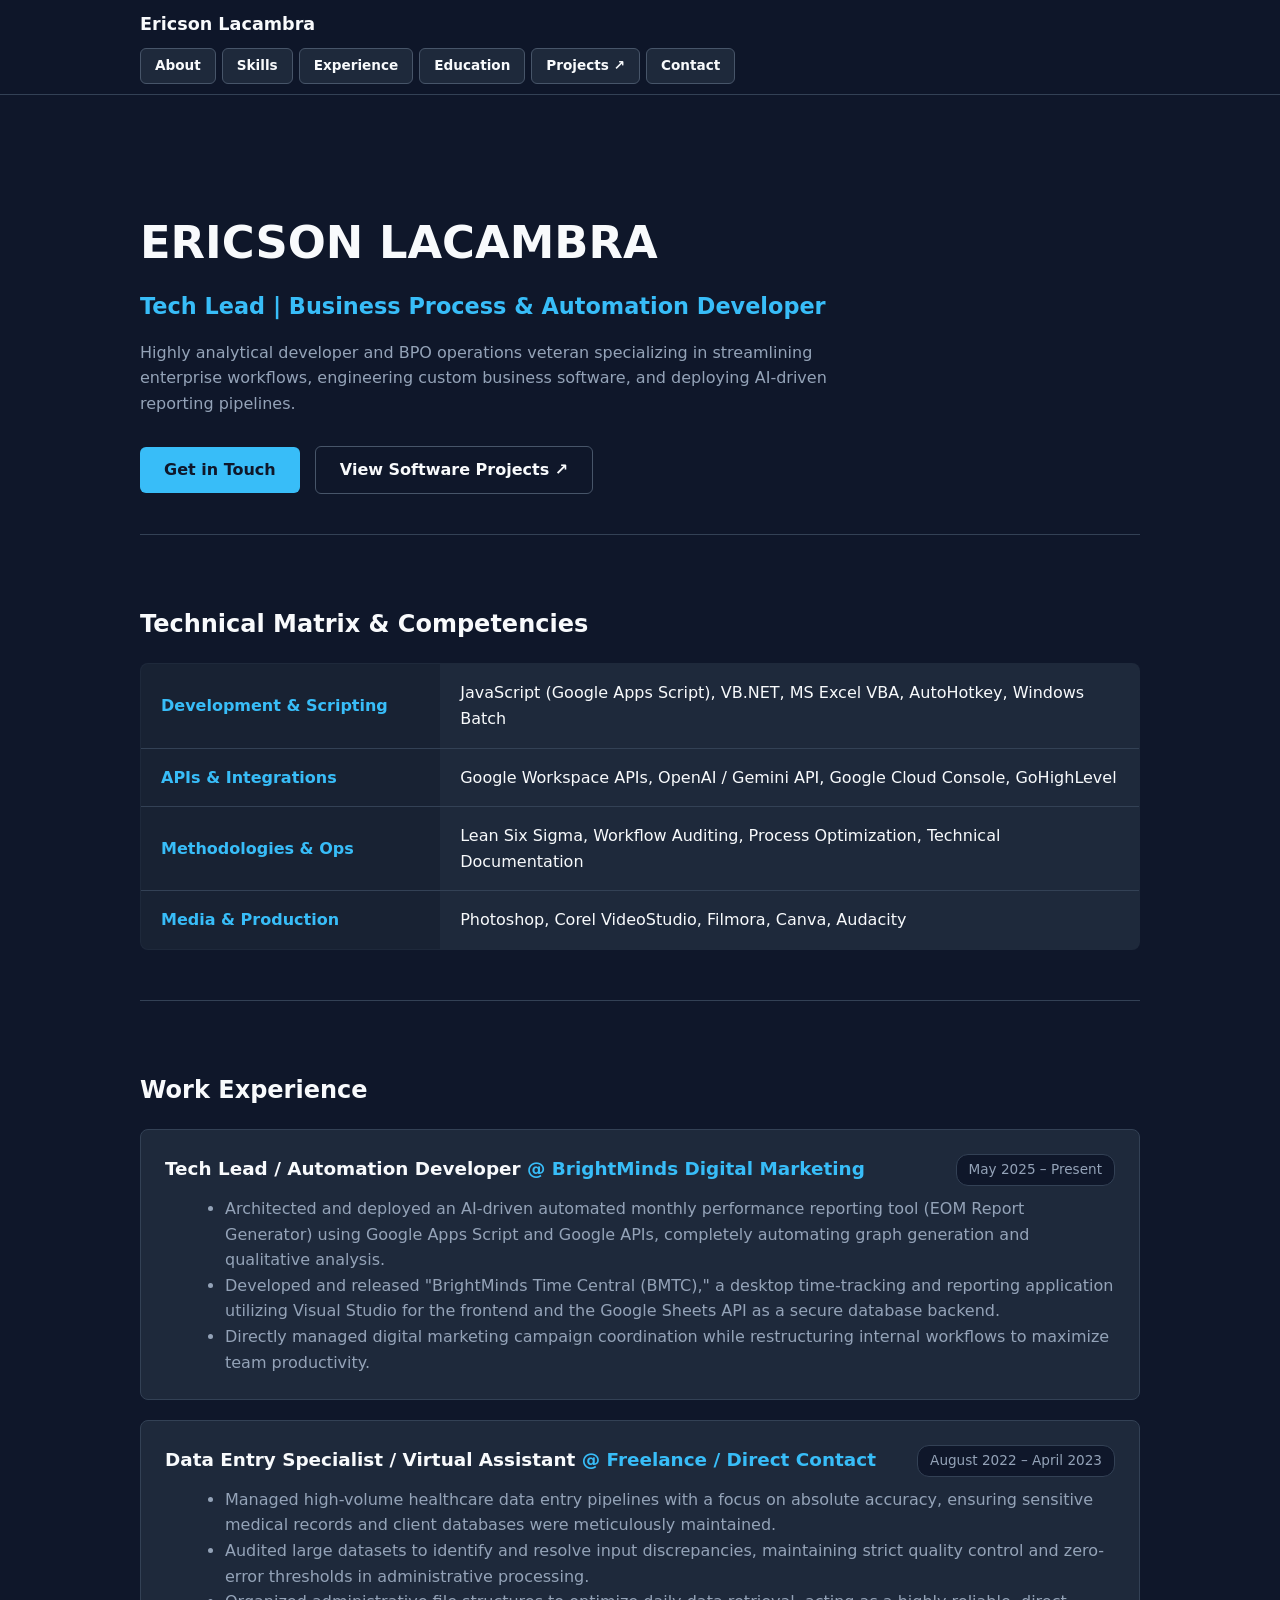
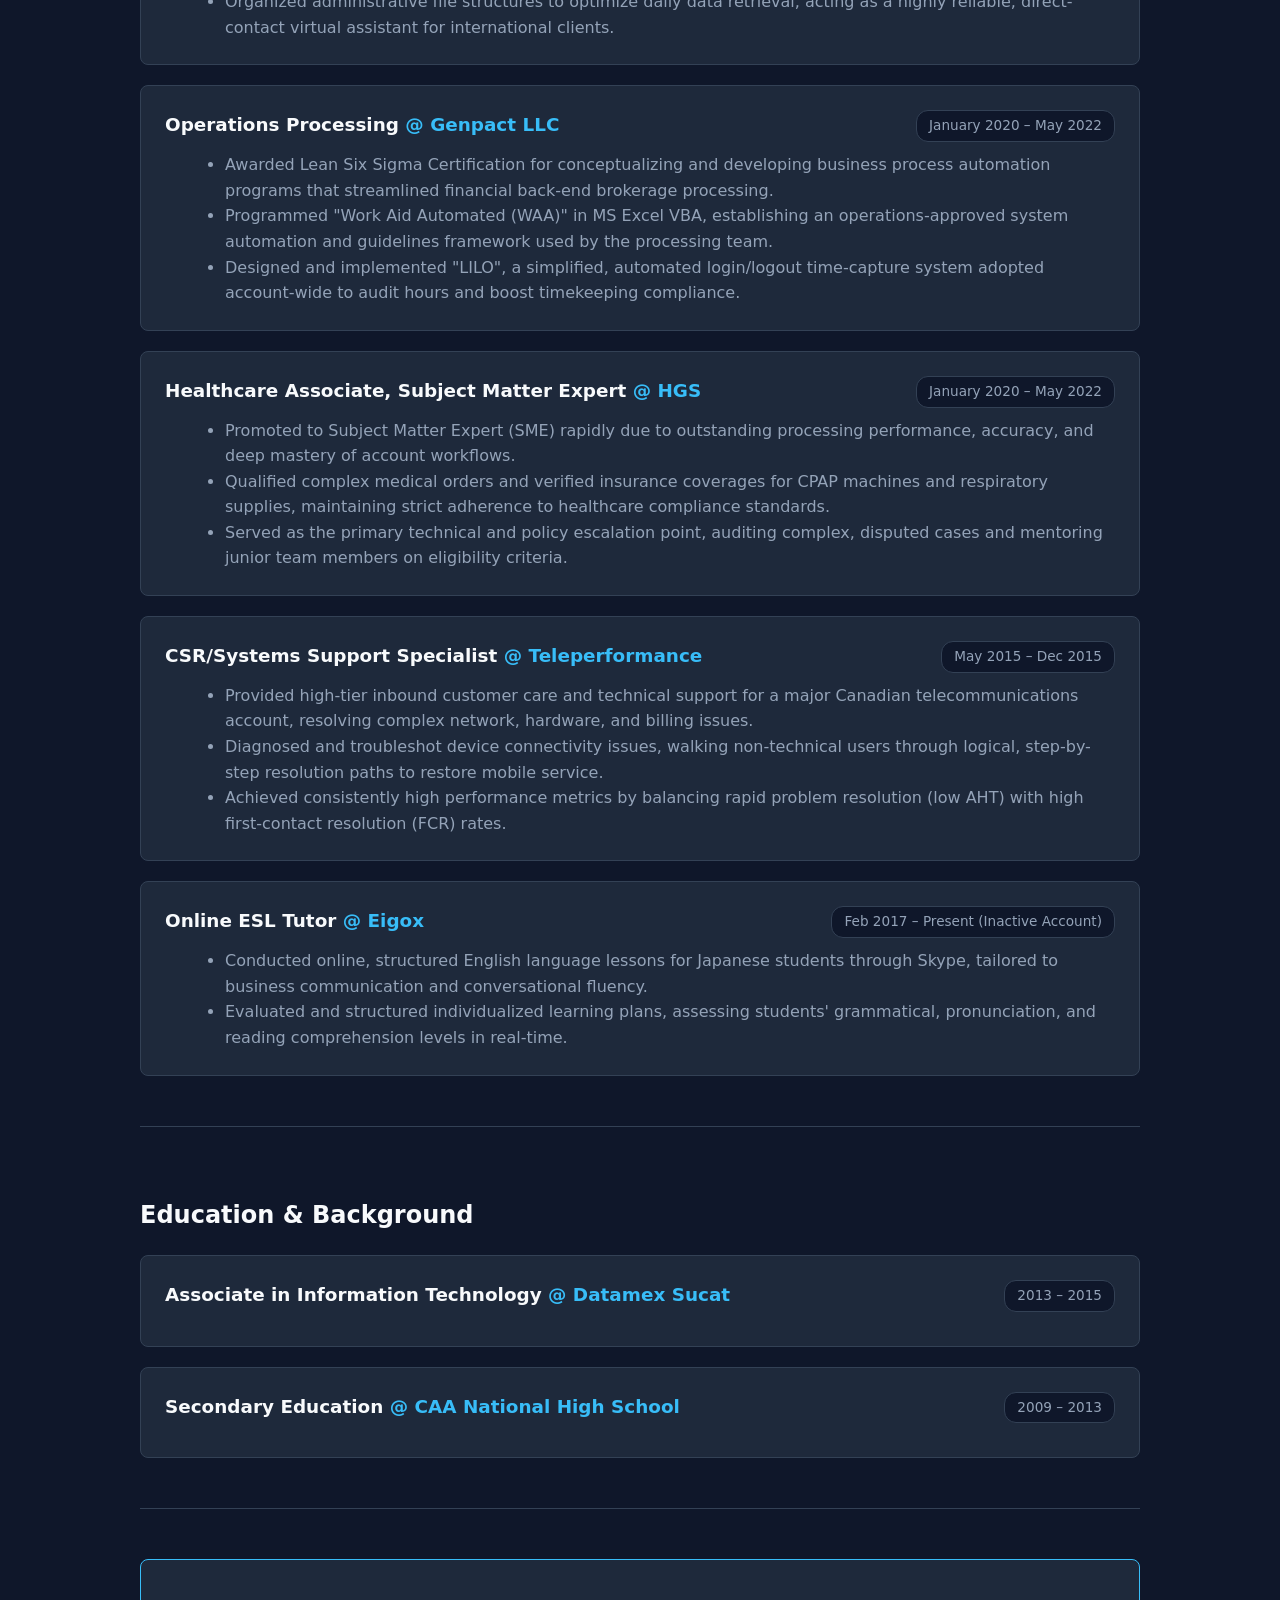
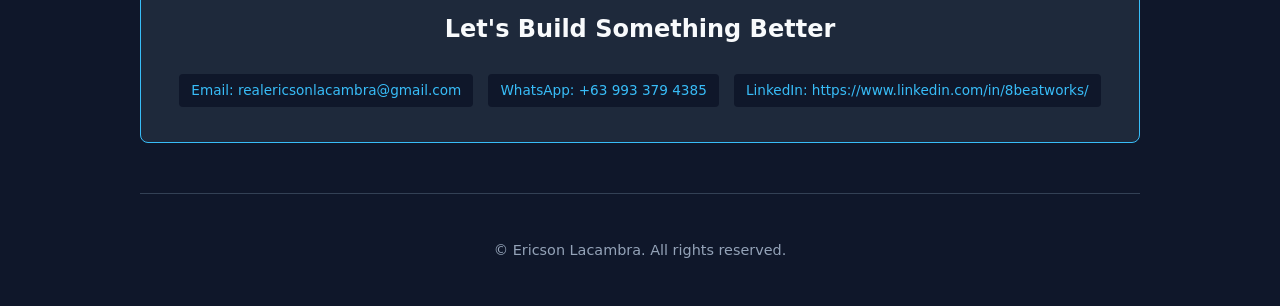
==== commit fd2fbf1d: "Update index.html Education added" ====
--- a/index.html
+++ b/index.html
@@ -117,18 +117,6 @@
 
                 <div class="job-card">
                     <div class="job-header">
-                        <div class="job-title">Healthcare Associate, Subject Matter Expert <span class="company">@  HGS</span></div>
-                        <div class="dates">January 2020 – May 2022</div>
-                    </div>
-                    <ul class="job-details">
-                        <li>Promoted to Subject Matter Expert (SME) rapidly due to outstanding processing performance, accuracy, and deep mastery of account workflows. </li>
-                        <li>Qualified complex medical orders and verified insurance coverages for CPAP machines and respiratory supplies, maintaining strict adherence to healthcare compliance standards. </li>
-                        <li>Served as the primary technical and policy escalation point, auditing complex, disputed cases and mentoring junior team members on eligibility criteria. </li>
-                    </ul>
-                </div>
-
-                <div class="job-card">
-                    <div class="job-header">
                         <div class="job-title">CSR/Systems Support Specialist <span class="company">@ Teleperformance</span></div>
                         <div class="dates">May 2015 – Dec 2015</div>
                     </div>
@@ -153,6 +141,28 @@
             </div>
         </section>
 
+        <!-- Education Section -->
+        <section class="section" id="education">
+            <h2 class="section-title">Education & Background</h2>
+            <div class="timeline">
+                
+                <div class="job-card">
+                    <div class="job-header">
+                        <div class="job-title">Associate in Information Technology <span class="company">@ Datamex Sucat</span></div>
+                        <div class="dates">2013 – 2015</div>
+                    </div>
+                </div>
+
+                <div class="job-card">
+                    <div class="job-header">
+                        <div class="job-title">Secondary Education <span class="company">@ CAA National High School</span></div>
+                        <div class="dates">2009 – 2013</div>
+                    </div>
+                </div>
+
+            </div>
+        </section>
+
         <!-- Contact Section -->
         <section class="section" id="contact">
             <div class="contact-card">
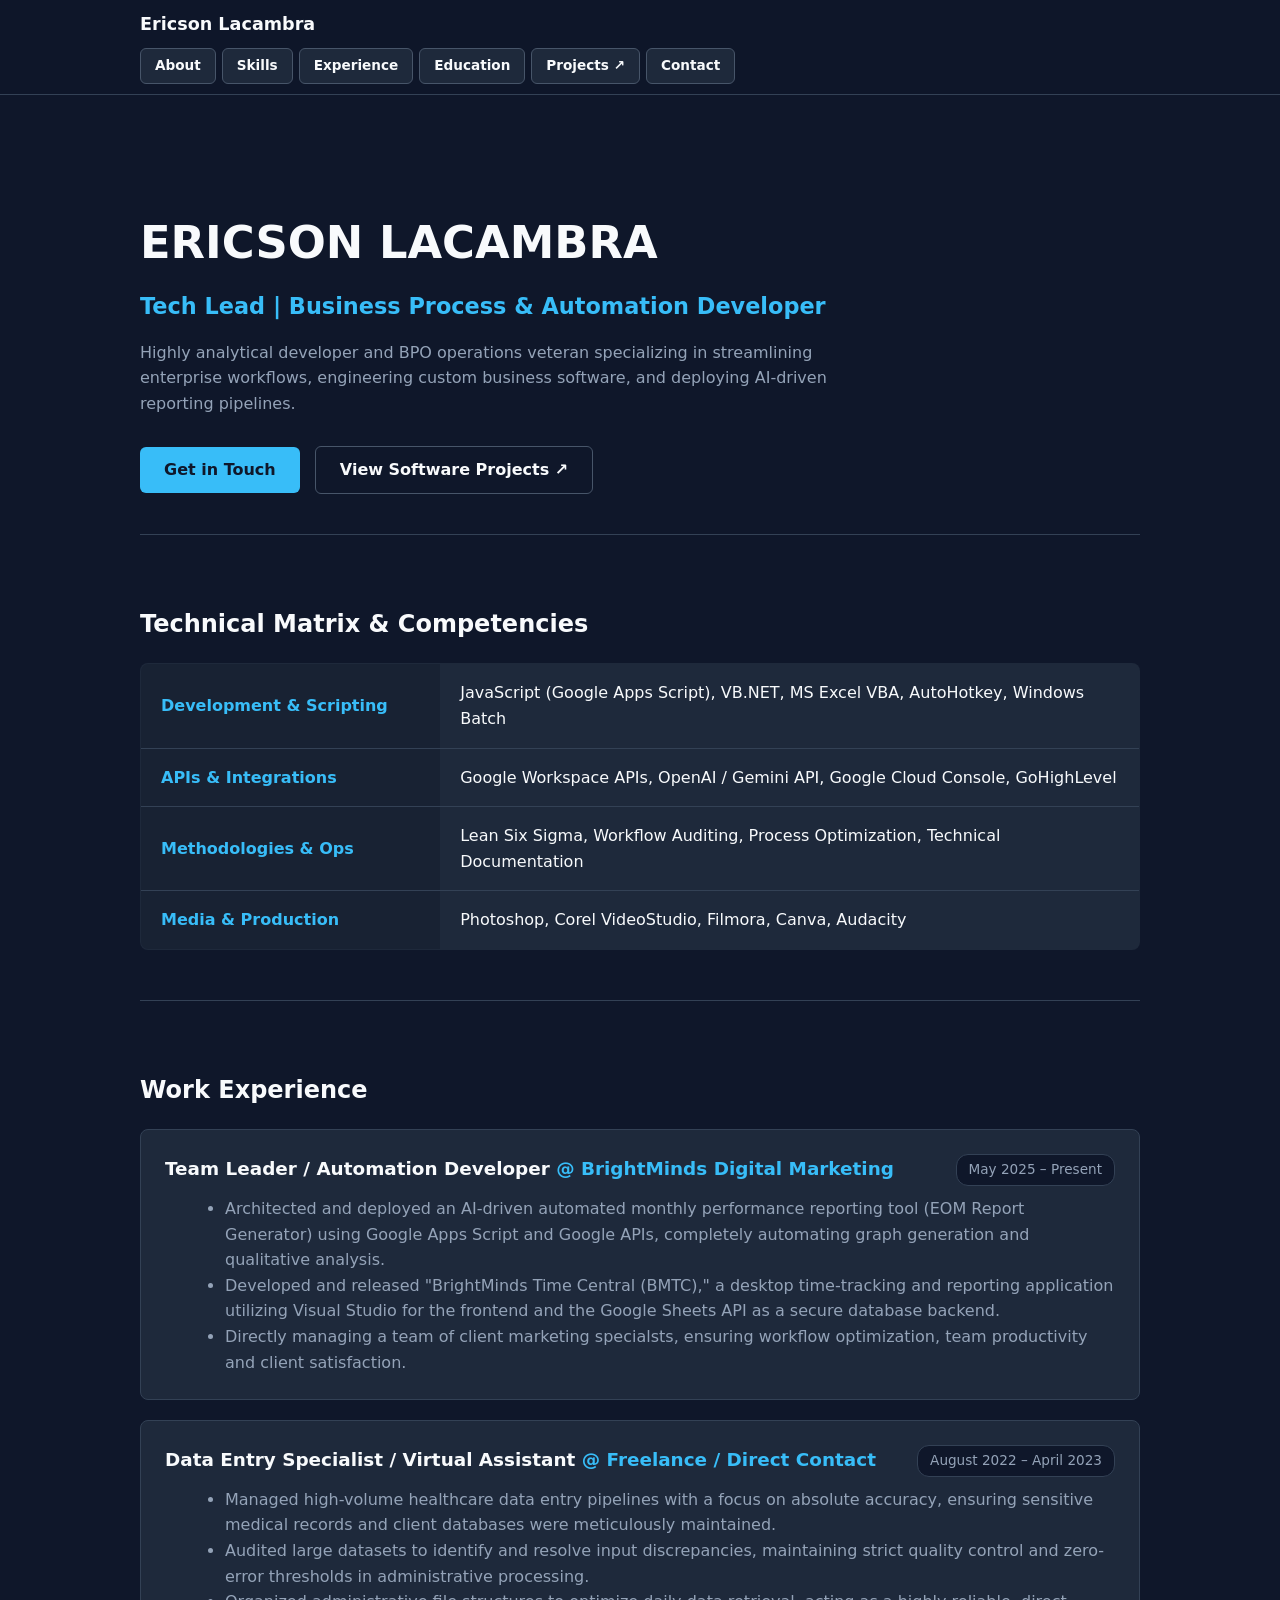
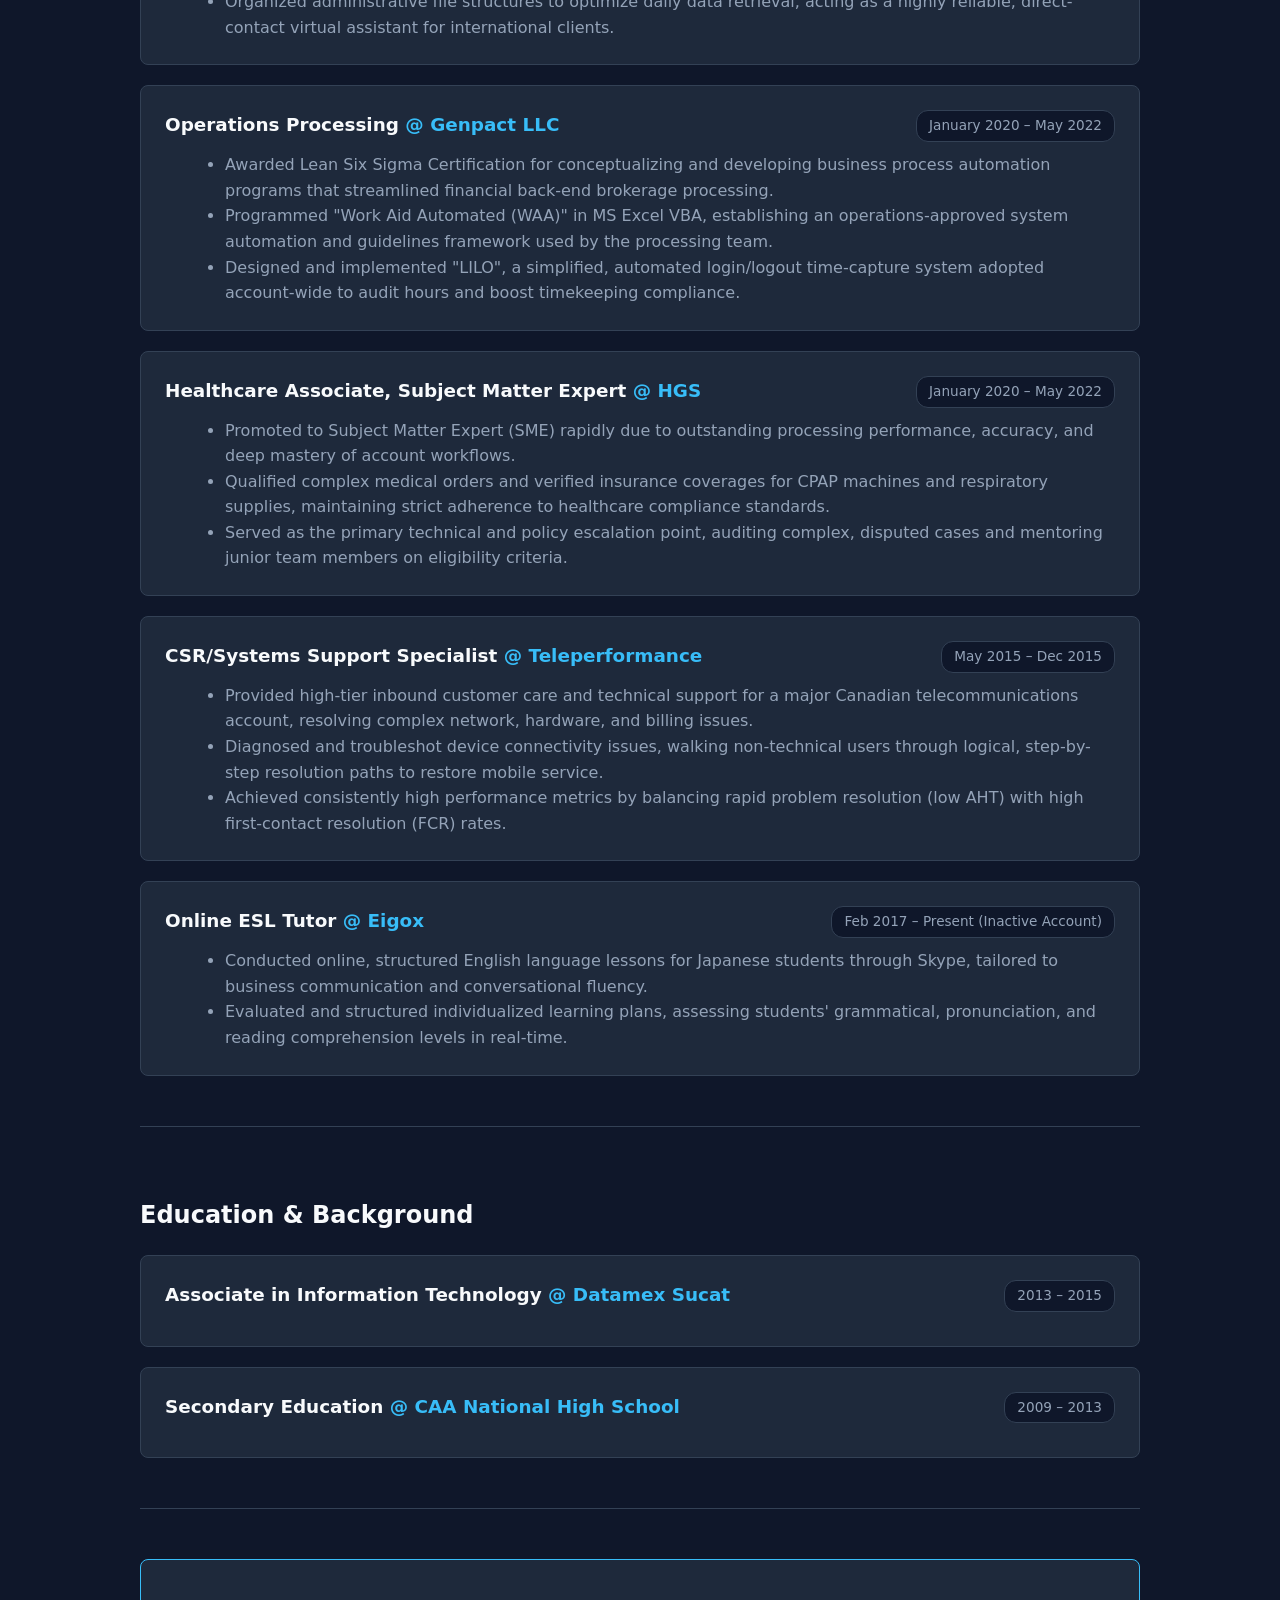
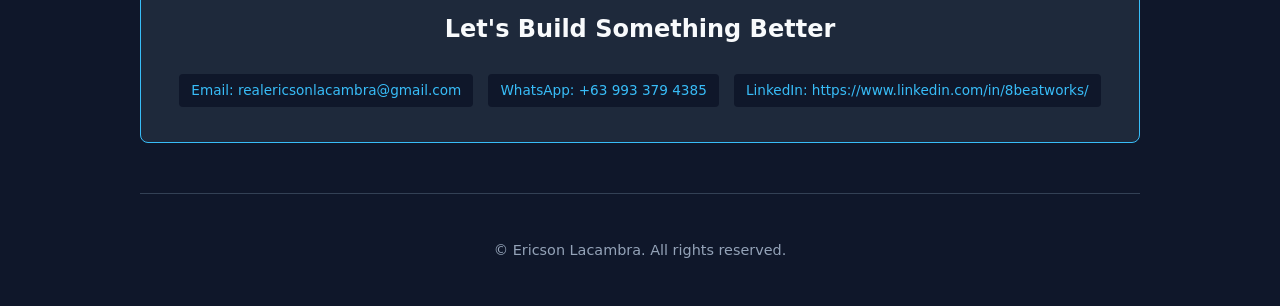
==== commit 058307a3: "Update index.html few typo fixes" ====
--- a/index.html
+++ b/index.html
@@ -69,13 +69,13 @@
                 
                 <div class="job-card">
                     <div class="job-header">
-                        <div class="job-title">Tech Lead / Automation Developer <span class="company">@ BrightMinds Digital Marketing</span></div>
+                        <div class="job-title">Team Leader / Automation Developer <span class="company">@ BrightMinds Digital Marketing</span></div>
                         <div class="dates">May 2025 – Present</div>
                     </div>
                     <ul class="job-details">
                         <li>Architected and deployed an AI-driven automated monthly performance reporting tool (EOM Report Generator) using Google Apps Script and Google APIs, completely automating graph generation and qualitative analysis.</li>
                         <li>Developed and released "BrightMinds Time Central (BMTC)," a desktop time-tracking and reporting application utilizing Visual Studio for the frontend and the Google Sheets API as a secure database backend. </li>
-                        <li>Directly managed digital marketing campaign coordination while restructuring internal workflows to maximize team productivity.</li>
+                        <li>Directly managing a team of client marketing specialsts, ensuring workflow optimization, team productivity and client satisfaction.</li>
                     </ul>
                 </div>
 
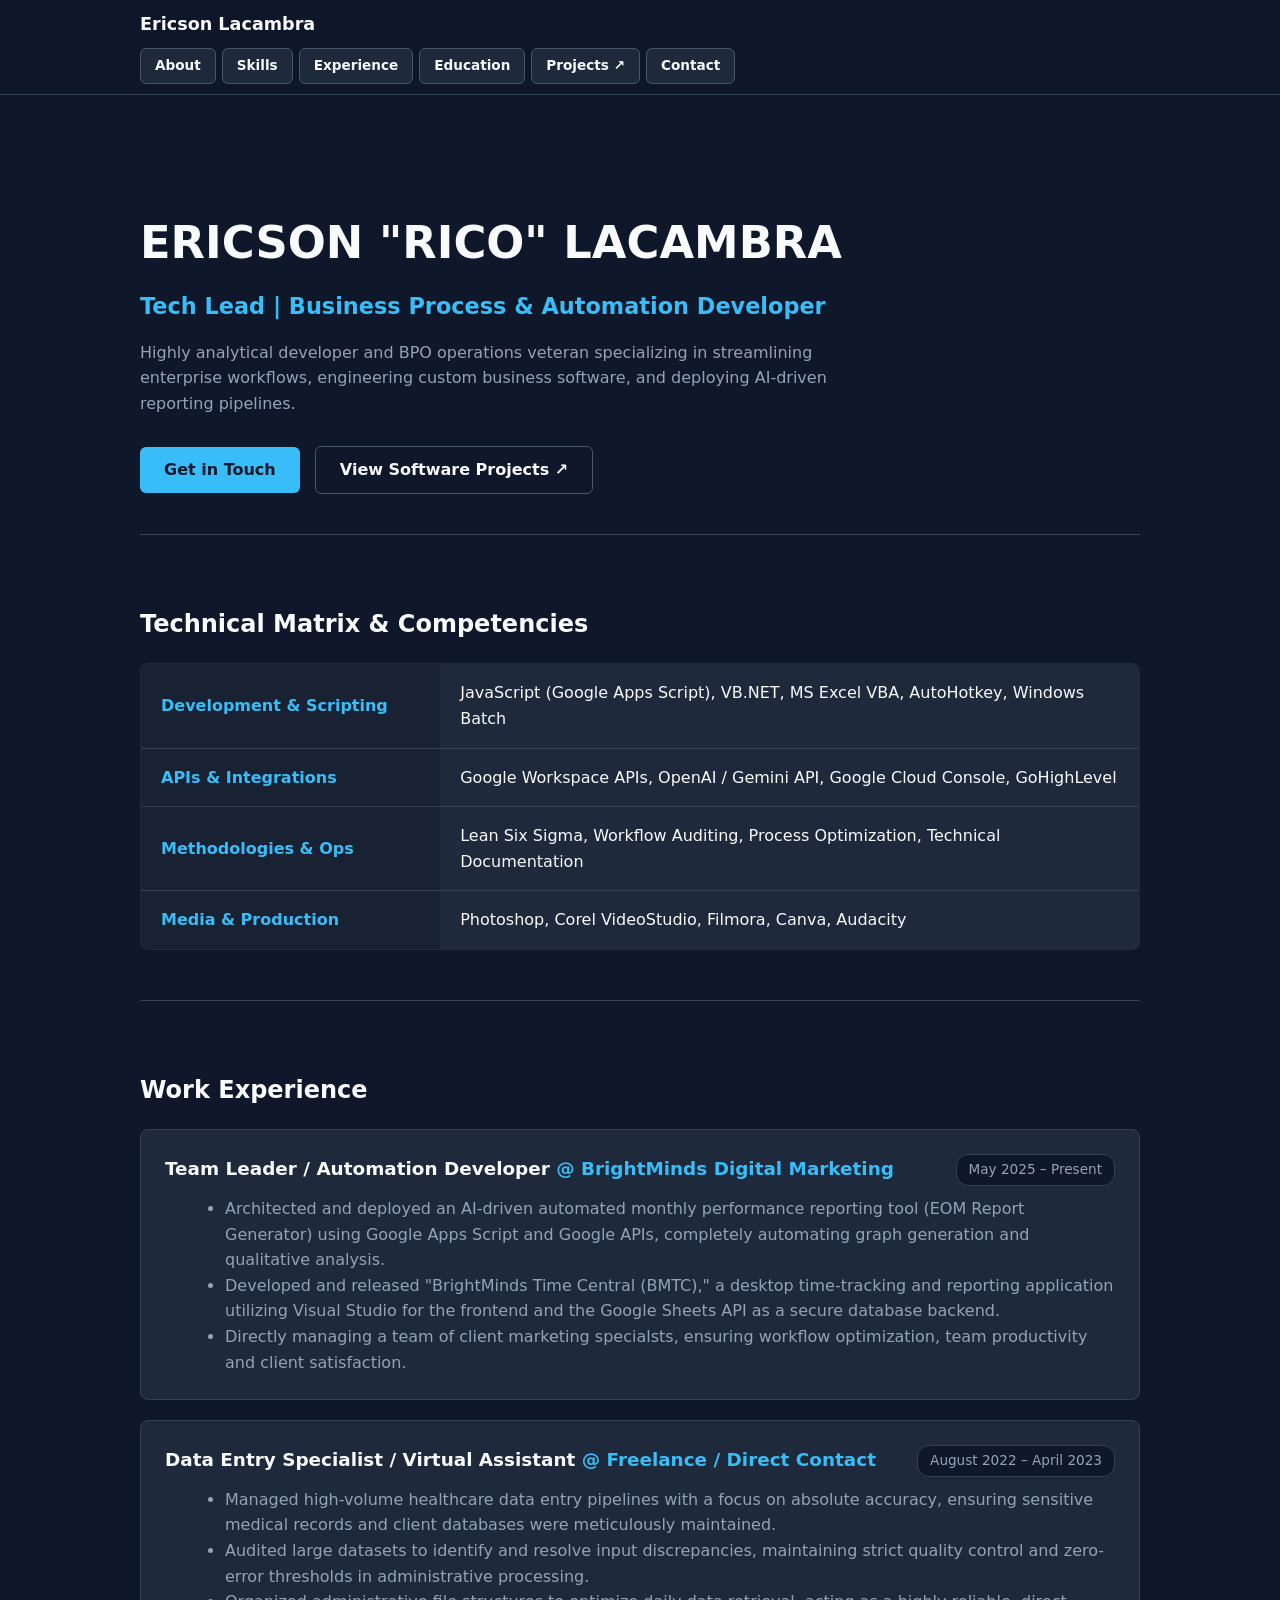
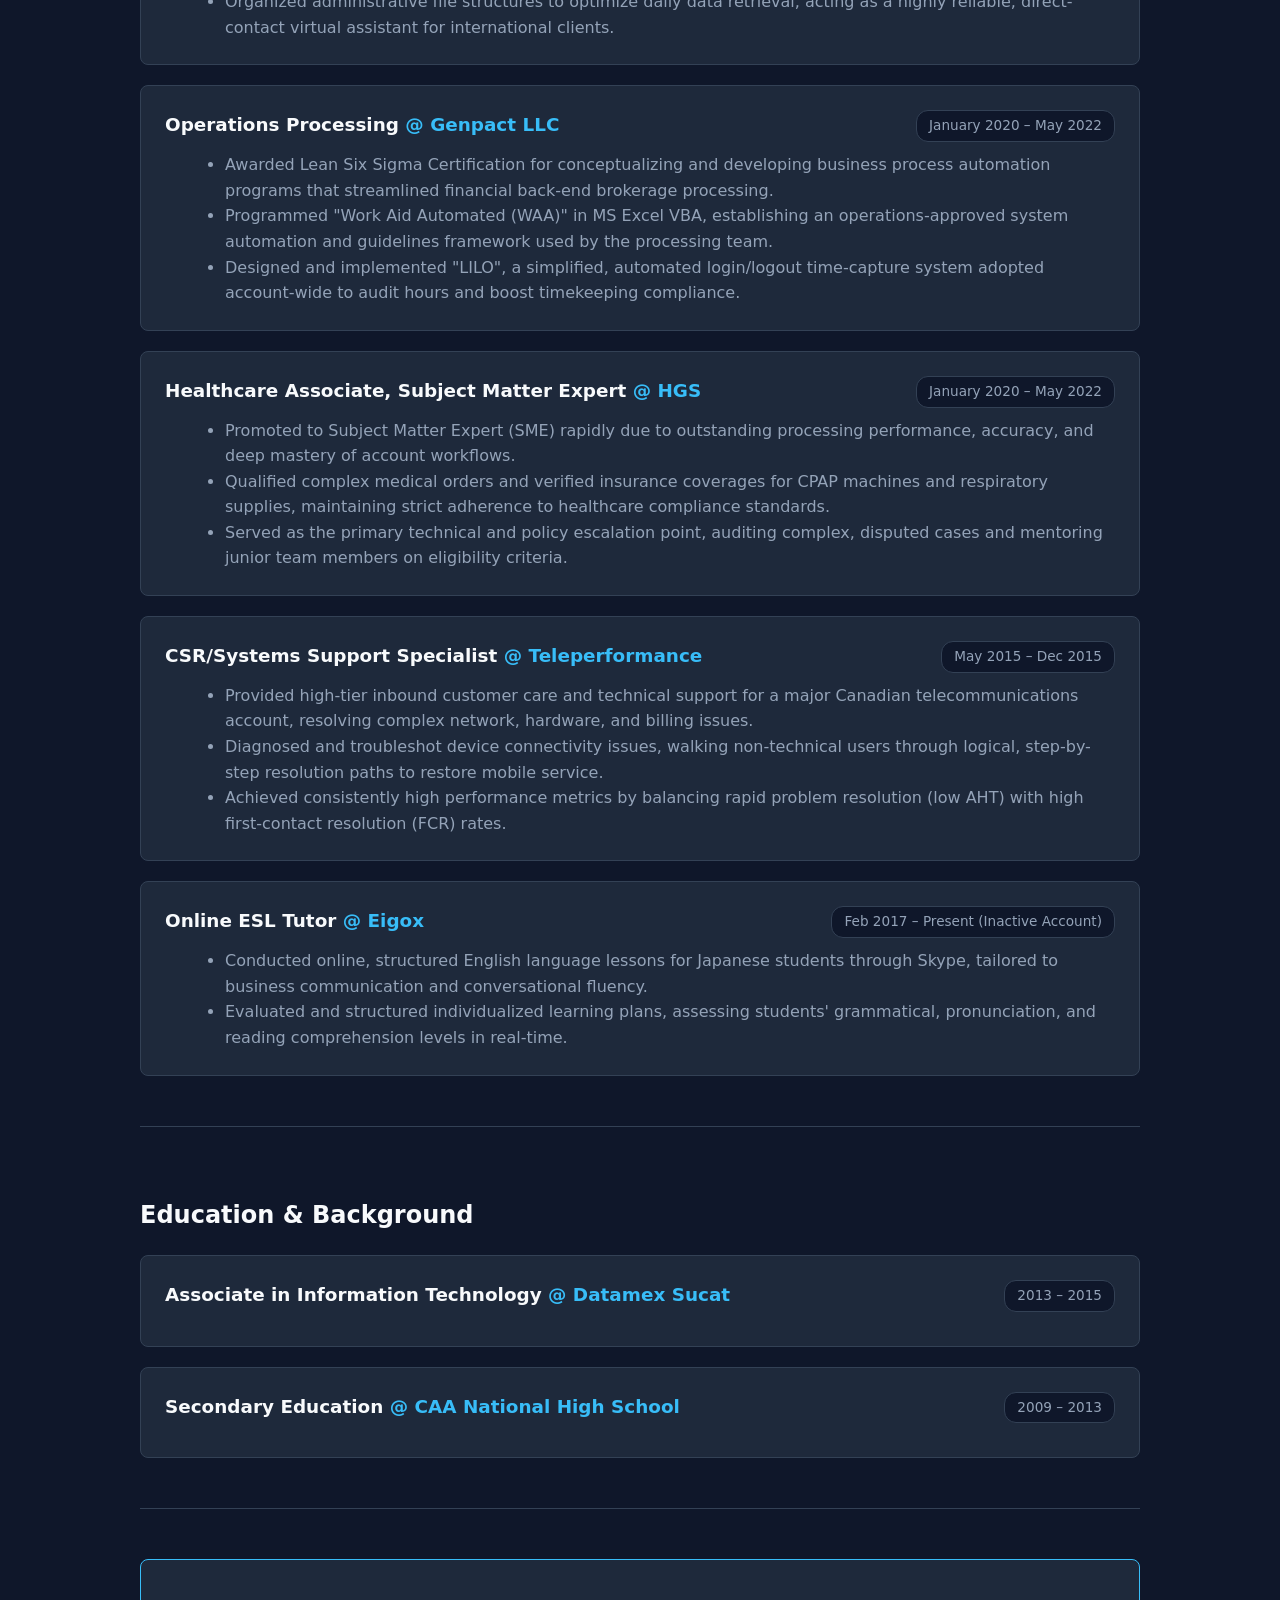
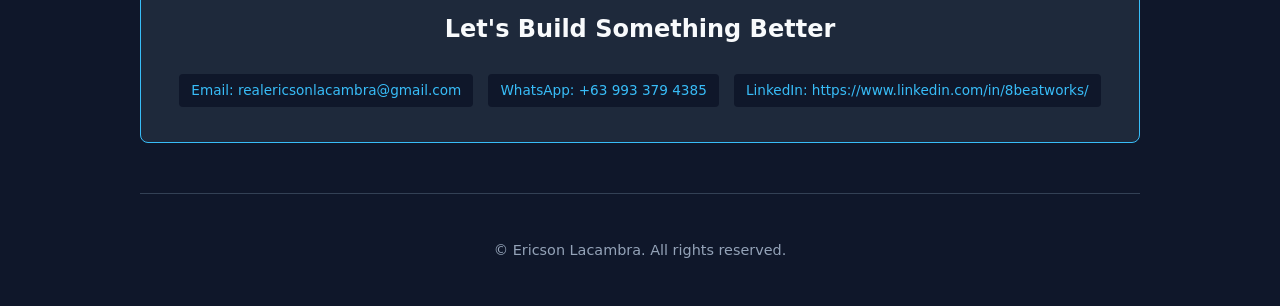
==== commit 6929f1a5: "Update index.html aka added" ====
--- a/index.html
+++ b/index.html
@@ -6,6 +6,8 @@
     <title>Ericson Lacambra</title>
     <!-- Links to your separate style.css file -->
     <link rel="stylesheet" href="style.css">
+    <link rel="icon" type="image/png" href="images/LinkCoffee.png">
+    <link rel="shortcut icon" type="image/png" href="images/LinkCoffee.png">
 </head>
 <body>
 
@@ -28,7 +30,7 @@
         
         <!-- Hero Section -->
         <section class="hero" id="about">
-            <h1>ERICSON LACAMBRA</h1>
+            <h1>ERICSON "RICO" LACAMBRA</h1>
             <div class="subtitle">Tech Lead | Business Process & Automation Developer</div>
             <p class="tagline">
                 Highly analytical developer and BPO operations veteran specializing in streamlining enterprise workflows, engineering custom business software, and deploying AI-driven reporting pipelines.
